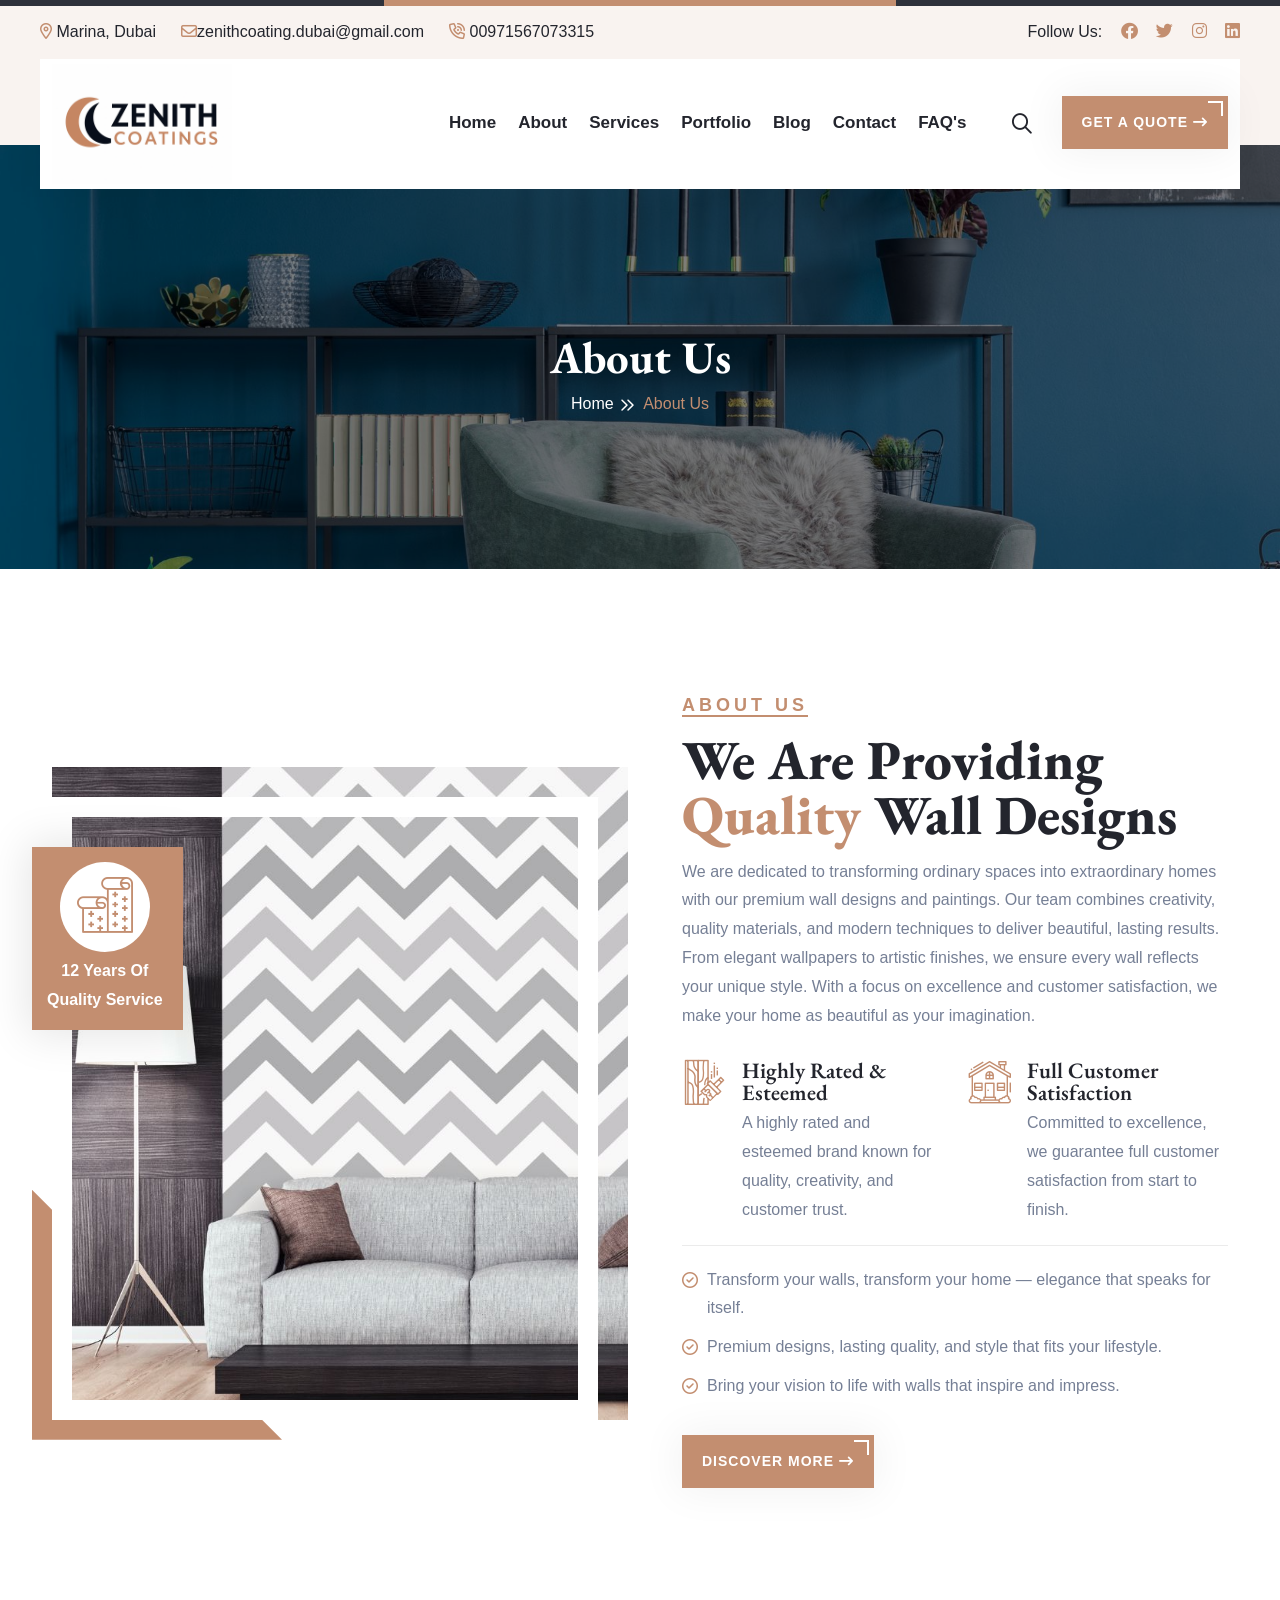
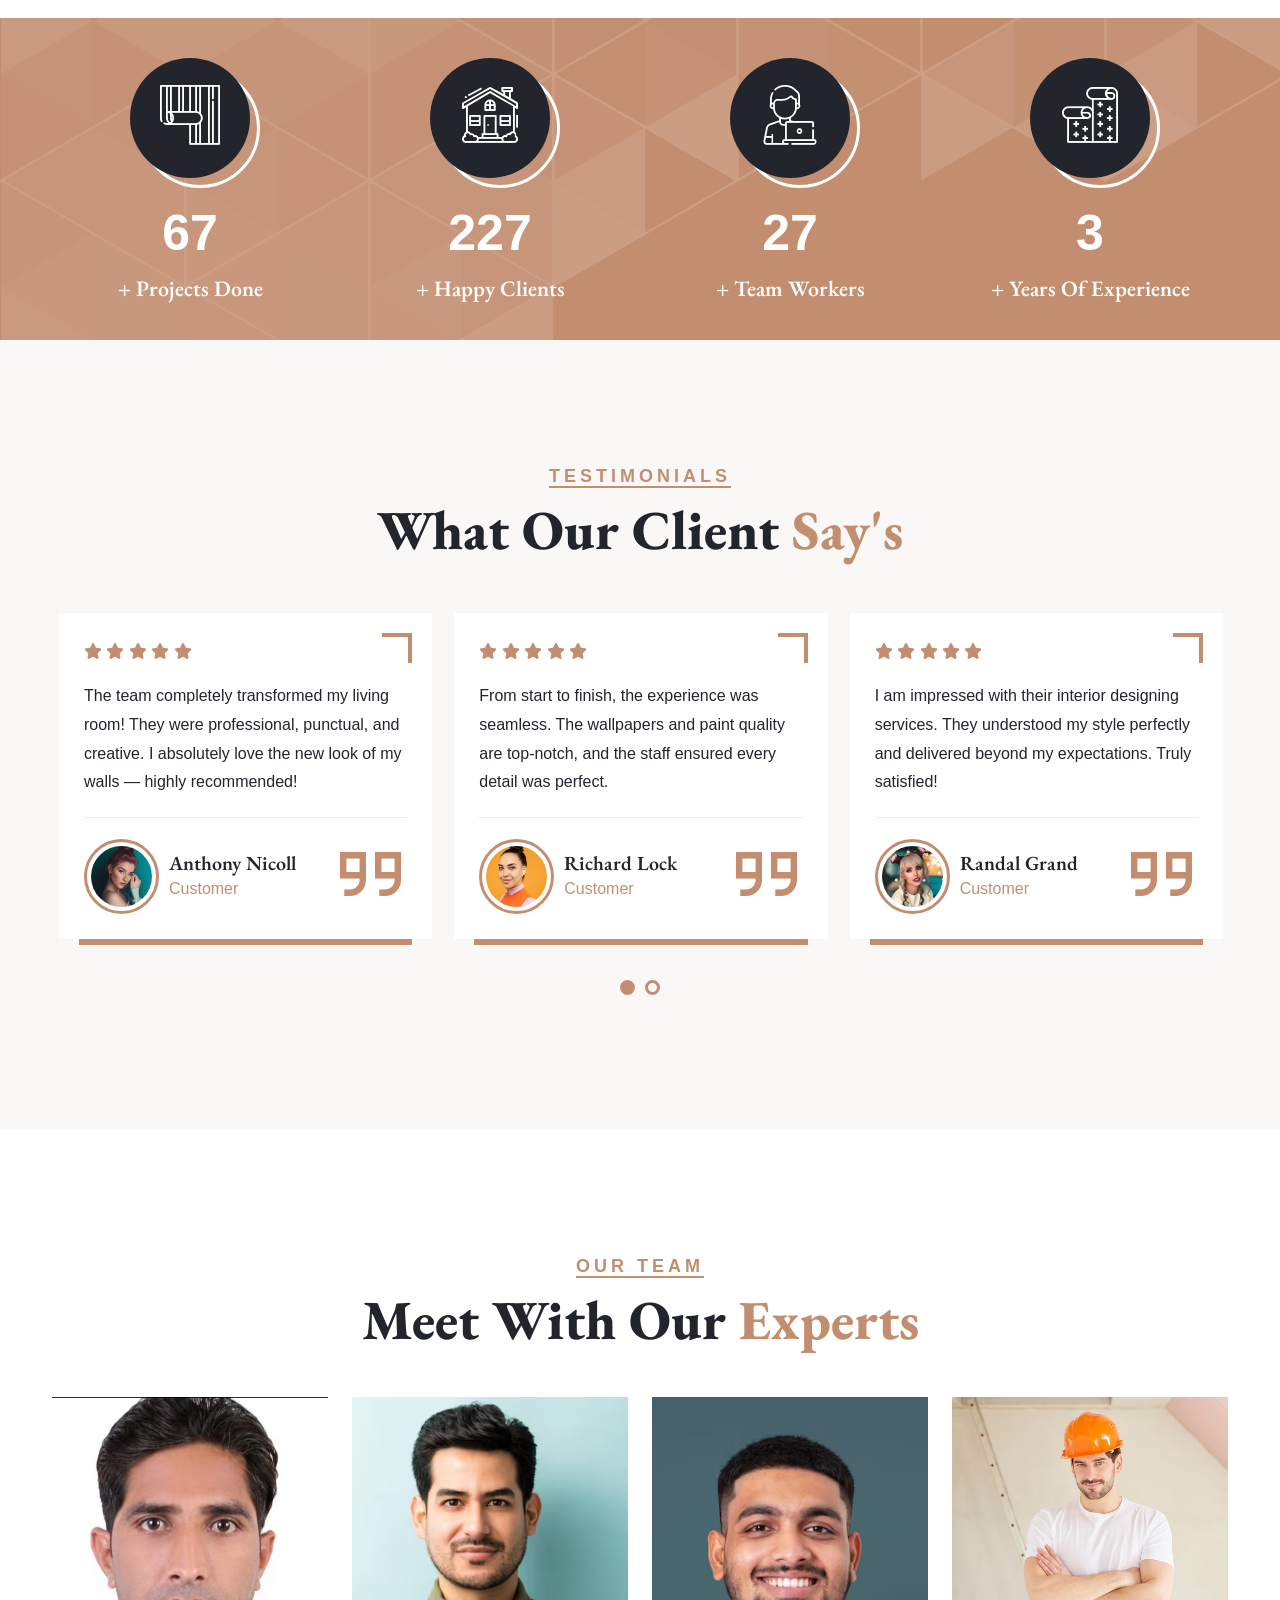
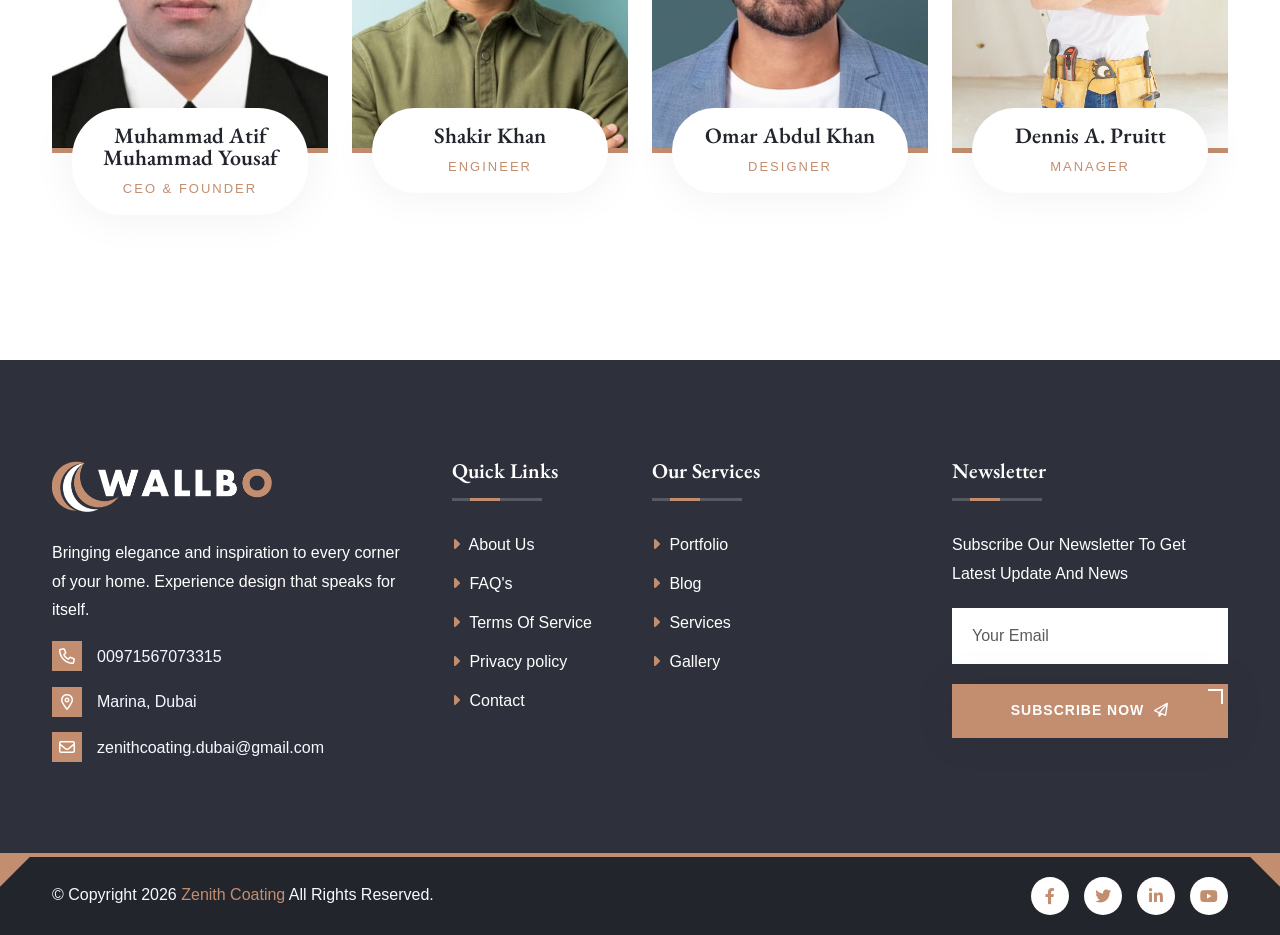
==== about.html @ 283c67b2 "first commit" ====
<!DOCTYPE html>
<html lang="en">


<head>
    <!-- meta tags -->
    <meta charset="UTF-8">
    <meta http-equiv="X-UA-Compatible" content="IE=edge">
    <meta name="viewport" content="width=device-width, initial-scale=1.0">
    <meta name="description" content="">
    <meta name="keywords" content="">

    <!-- title -->
    <title>Zenith Coating - Wallpapers And Painting Services</title>

    <!-- favicon -->
    <link rel="icon" type="image/x-icon" href="assets/img/logo/favicon.png">

    <!-- css -->
    <link rel="stylesheet" href="assets/css/bootstrap.min.css">
    <link rel="stylesheet" href="assets/css/all-fontawesome.min.css">
    <link rel="stylesheet" href="assets/css/icomoon.css">
    <link rel="stylesheet" href="assets/css/animate.min.css">
    <link rel="stylesheet" href="assets/css/magnific-popup.min.css">
    <link rel="stylesheet" href="assets/css/owl.carousel.min.css">
    <link rel="stylesheet" href="assets/css/style.css">

</head>

<body>

    <!-- preloader -->
    <div class="preloader">
        <div class="loader-ripple">
            <div></div>
            <div></div>
        </div>
    </div>
    <!-- preloader end -->


    <!-- header area -->
    <header class="header">

        <!-- top header -->
        <div class="header-top">
            <div class="header-top-shape"></div>
            <div class="container px-0">
                <div class="header-top-wrapper">
                    <div class="header-top-left">
                        <div class="header-top-contact">
                            <ul>
                                <li><a href="#"><i class="far fa-location-dot"></i> Marina, Dubai</a></li>
                                <li>
                                    <a href="mailto:[zenithcoating.dubai@gmail.com]">
                                        <i class="far fa-envelope"></i>zenithcoating.dubai@gmail.com
                                    </a>
                                </li>
                                <li>
                                    <a href="tel:+21236547898"><i class="far fa-phone-volume"></i> 00971567073315</a>
                                </li>
                            </ul>
                        </div>
                    </div>
                    <div class="header-top-right">
                        <div class="header-top-social">
                            <span>Follow Us: </span>
                            <a href="#"><i class="fab fa-facebook"></i></a>
                            <a href="#"><i class="fab fa-twitter"></i></a>
                            <a href="#"><i class="fab fa-instagram"></i></a>
                            <a href="#"><i class="fab fa-linkedin"></i></a>
                        </div>
                    </div>
                </div>
            </div>
        </div>
        <div class="main-navigation">
            <nav class="navbar navbar-expand-lg">
                <div class="container custom-nav position-relative">
                    <a class="navbar-brand" href="index.html">
                        <img src="assets/img/logo/logo.png" alt="logo">
                    </a>
                    <div class="mobile-menu-right">
                        <div class="search-btn">
                            <button type="button" class="nav-right-link search-box-outer"><i class="far fa-search"></i></button>
                        </div>
                        <button class="navbar-toggler" type="button" data-bs-toggle="collapse"
                            data-bs-target="#main_nav" aria-expanded="false" aria-label="Toggle navigation">
                            <span class="navbar-toggler-mobile-icon"><i class="far fa-bars"></i></span>
                        </button>
                    </div>
                    <div class="collapse navbar-collapse" id="main_nav">
                        <ul class="navbar-nav">
                            <!--<li class="nav-item dropdown">
        <a class="nav-link dropdown-toggle active" href="#" data-bs-toggle="dropdown">Home</a>
        <ul class="dropdown-menu fade-down">
            <li><a class="dropdown-item" href="index-2.html">Home Page 01</a></li>
            <li><a class="dropdown-item" href="index-3.html">Home Page 02</a></li>
            <li><a class="dropdown-item" href="index-4.html">Home Page 03</a></li>
        </ul>
    </li>-->
                            <li class="nav-item"><a class="nav-link" href="index.html">Home</a></li>
                            <li class="nav-item"><a class="nav-link" href="about.html">About</a></li>

                            <li class="nav-item"><a class="nav-link" href="service.html">Services</a></li>
                            <li class="nav-item"><a class="nav-link" href="portfolio.html">Portfolio</a></li>
                            <li class="nav-item"><a class="nav-link" href="blog.html">Blog</a></li>



                            <li class="nav-item"><a class="nav-link" href="contact.html">Contact</a></li>
                            <li class="nav-item"><a class="nav-link" href="faq.html">FAQ's</a></li>
                        </ul>
                        <div class="nav-right">
                            <div class="search-btn">
                                <button type="button" class="nav-right-link search-box-outer"><i class="far fa-search"></i></button>
                            </div>
                            <div class="nav-right-btn mt-2">
                                <a href="contact.html" class="theme-btn">Get A Quote<i class="fas fa-arrow-right-long"></i></a>
                            </div>
                        </div>
                    </div>
                </div>
            </nav>
        </div>
    </header>
    <!-- header area end -->


    <!-- popup search -->
    <div class="search-popup">
        <button class="close-search"><span class="far fa-times"></span></button>
        <form action="#">
            <div class="form-group">
                <input type="search" name="search-field" placeholder="Search Here..." required>
                <button type="submit"><i class="far fa-search"></i></button>
            </div>
        </form>
    </div>
    <!-- popup search end -->


    <main class="main">

        <!-- breadcrumb -->
        <div class="site-breadcrumb" style="background: url(assets/img/breadcrumb/01.jpg)">
            <div class="container">
                <h2 class="breadcrumb-title">About Us</h2>
                <ul class="breadcrumb-menu">
                    <li><a href="index-2.html">Home</a></li>
                    <li class="active">About Us</li>
                </ul>
            </div>
        </div>
        <!-- breadcrumb end -->


        <!-- about area -->
        <div class="about-area py-120">
            <div class="container">
                <div class="row align-items-center">
                    <div class="col-lg-6">
                        <div class="about-left wow fadeInLeft" data-wow-delay=".25s">
                            <div class="about-img">
                                <img src="assets/img/about/01.jpg" alt="">
                            </div>
                            <div class="about-experience">
                                <div class="about-experience-icon">
                                    <i class="icon-wallpaper-2"></i>
                                </div>
                                <b class="text-start">12 Years Of <br> Quality Service</b>
                            </div>
                        </div>
                    </div>
                    <div class="col-lg-6">
                        <div class="about-right wow fadeInRight" data-wow-delay=".25s">
                            <div class="site-heading mb-3">
                                <span class="site-title-tagline">About Us</span>
                                <h2 class="site-title">
                                    We Are Providing <span>Quality</span> Wall Designs
                                </h2>
                            </div>
                            <p class="about-text">
                                We are dedicated to transforming ordinary spaces into extraordinary homes with our premium wall designs and paintings. Our team combines creativity, quality materials, and modern techniques to deliver beautiful, lasting results. From elegant wallpapers to artistic finishes, we ensure every wall reflects your unique style. With a focus on excellence and customer satisfaction, we make your home as beautiful as your imagination.
                            </p>
                            <div class="about-content">
                                <div class="row">
                                    <div class="col-md-6">
                                        <div class="about-item">
                                            <div class="about-item-icon">
                                                <i class="icon-paint"></i>
                                            </div>
                                            <div class="about-item-content">
                                                <h5>Highly Rated & Esteemed</h5>
                                                <p>A highly rated and esteemed brand known for quality, creativity, and customer trust.</p>
                                            </div>
                                        </div>
                                    </div>
                                    <div class="col-md-6">
                                        <div class="about-item">
                                            <div class="about-item-icon">
                                                <i class="icon-house"></i>
                                            </div>
                                            <div class="about-item-content">
                                                <h5>Full Customer Satisfaction</h5>
                                                <p>Committed to excellence, we guarantee full customer satisfaction from start to finish.</p>
                                            </div>
                                        </div>
                                    </div>
                                </div>
                            </div>
                            <div class="about-list-wrapper">
                                <ul class="about-list list-unstyled">
                                    <li>
                                        Transform your walls, transform your home — elegance that speaks for itself.
                                    </li>
                                    <li>
                                        Premium designs, lasting quality, and style that fits your lifestyle.
                                    </li>
                                    <li>
                                        Bring your vision to life with walls that inspire and impress.
                                    </li>
                                </ul>
                            </div>
                            <a href="about.html" class="theme-btn mt-4">
                                Discover More<i class="fas fa-arrow-right-long"></i>
                            </a>
                        </div>
                    </div>
                </div>
            </div>
        </div>
        <!-- about area end -->


        <!-- counter area -->
        <div class="counter-area pt-40 pb-40">
            <div class="container">
                <div class="row">
                    <div class="col-lg-3 col-sm-6">
                        <div class="counter-box">
                            <div class="icon">
                                <i class="icon-wallpaper-7"></i>
                            </div>
                            <div>
                                <span class="counter" data-count="+" data-to="250" data-speed="3000">250</span>
                                <h6 class="title">+ Projects Done </h6>
                            </div>
                        </div>
                    </div>
                    <div class="col-lg-3 col-sm-6">
                        <div class="counter-box">
                            <div class="icon">
                                <i class="icon-house"></i>
                            </div>
                            <div>
                                <span class="counter" data-count="+" data-to="850" data-speed="3000">850</span>
                                <h6 class="title">+ Happy Clients</h6>
                            </div>
                        </div>
                    </div>
                    <div class="col-lg-3 col-sm-6">
                        <div class="counter-box">
                            <div class="icon">
                                <i class="icon-designer"></i>
                            </div>
                            <div>
                                <span class="counter" data-count="+" data-to="100" data-speed="3000">100</span>
                                <h6 class="title">+ Team Workers</h6>
                            </div>
                        </div>
                    </div>
                    <div class="col-lg-3 col-sm-6">
                        <div class="counter-box">
                            <div class="icon">
                                <i class="icon-wallpaper-2"></i>
                            </div>
                            <div>
                                <span class="counter" data-count="+" data-to="12" data-speed="3000">12</span>
                                <h6 class="title">+ Years Of Experience</h6>
                            </div>
                        </div>
                    </div>
                </div>
            </div>
        </div>
        <!-- counter area end -->


        <!-- testimonial area -->
        <div class="testimonial-area bg py-120">
            <div class="container">
                <div class="row">
                    <div class="col-lg-6 mx-auto">
                        <div class="site-heading text-center">
                            <span class="site-title-tagline">Testimonials</span>
                            <h2 class="site-title">What Our Client <span>Say's</span></h2>
                        </div>
                    </div>
                </div>
                <div class="testimonial-slider owl-carousel owl-theme">
                    <div class="testimonial-single">
                        <div class="testimonial-rate">
                            <i class="fas fa-star"></i>
                            <i class="fas fa-star"></i>
                            <i class="fas fa-star"></i>
                            <i class="fas fa-star"></i>
                            <i class="fas fa-star"></i>
                        </div>
                        <div class="testimonial-quote">
                            <p>
                                The team completely transformed my living room! They were professional, punctual, and creative. I absolutely love the new look of my walls — highly recommended!
                            </p>
                        </div>
                        <div class="testimonial-content">
                            <div class="testimonial-author-img">
                                <img src="assets/img/testimonial/01.jpg" alt="">
                            </div>
                            <div class="testimonial-author-info">
                                <h4>Anthony Nicoll</h4>
                                <p>Customer</p>
                            </div>
                        </div>
                        <span class="testimonial-quote-icon"><i class="fa-sharp far fa-quote-right"></i></span>
                    </div>
                    <div class="testimonial-single">
                        <div class="testimonial-rate">
                            <i class="fas fa-star"></i>
                            <i class="fas fa-star"></i>
                            <i class="fas fa-star"></i>
                            <i class="fas fa-star"></i>
                            <i class="fas fa-star"></i>
                        </div>
                        <div class="testimonial-quote">
                            <p>
                                From start to finish, the experience was seamless. The wallpapers and paint quality are top-notch, and the staff ensured every detail was perfect.
                            </p>
                        </div>
                        <div class="testimonial-content">
                            <div class="testimonial-author-img">
                                <img src="assets/img/testimonial/02.jpg" alt="">
                            </div>
                            <div class="testimonial-author-info">
                                <h4>Richard Lock</h4>
                                <p>Customer</p>
                            </div>
                        </div>
                        <span class="testimonial-quote-icon"><i class="fa-sharp far fa-quote-right"></i></span>
                    </div>
                    <div class="testimonial-single">
                        <div class="testimonial-rate">
                            <i class="fas fa-star"></i>
                            <i class="fas fa-star"></i>
                            <i class="fas fa-star"></i>
                            <i class="fas fa-star"></i>
                            <i class="fas fa-star"></i>
                        </div>
                        <div class="testimonial-quote">
                            <p>
                                I am impressed with their interior designing services. They understood my style perfectly and delivered beyond my expectations. Truly satisfied!
                            </p>
                        </div>
                        <div class="testimonial-content">
                            <div class="testimonial-author-img">
                                <img src="assets/img/testimonial/03.jpg" alt="">
                            </div>
                            <div class="testimonial-author-info">
                                <h4>Randal Grand</h4>
                                <p>Customer</p>
                            </div>
                        </div>
                        <span class="testimonial-quote-icon"><i class="fa-sharp far fa-quote-right"></i></span>
                    </div>
                    <div class="testimonial-single">
                        <div class="testimonial-rate">
                            <i class="fas fa-star"></i>
                            <i class="fas fa-star"></i>
                            <i class="fas fa-star"></i>
                            <i class="fas fa-star"></i>
                            <i class="fas fa-star"></i>
                        </div>
                        <div class="testimonial-quote">
                            <p>
                                Affordable, reliable, and creative — they made our home look stunning without breaking the budget. Excellent service and attention to detail!
                            </p>
                        </div>
                        <div class="testimonial-content">
                            <div class="testimonial-author-img">
                                <img src="assets/img/testimonial/04.jpg" alt="">
                            </div>
                            <div class="testimonial-author-info">
                                <h4>Edward Miles</h4>
                                <p>Customer</p>
                            </div>
                        </div>
                        <span class="testimonial-quote-icon"><i class="fa-sharp far fa-quote-right"></i></span>
                    </div>
                    <div class="testimonial-single">
                        <div class="testimonial-rate">
                            <i class="fas fa-star"></i>
                            <i class="fas fa-star"></i>
                            <i class="fas fa-star"></i>
                            <i class="fas fa-star"></i>
                            <i class="fas fa-star"></i>
                        </div>
                        <div class="testimonial-quote">
                            <p>
                                The PVC panels and wall sheets look amazing. The team was skilled, friendly, and finished the work on time. I couldn’t be happier!
                            </p>
                        </div>
                        <div class="testimonial-content">
                            <div class="testimonial-author-img">
                                <img src="assets/img/testimonial/05.jpg" alt="">
                            </div>
                            <div class="testimonial-author-info">
                                <h4>Ninal Gordon</h4>
                                <p>Customer</p>
                            </div>
                        </div>
                        <span class="testimonial-quote-icon"><i class="fa-sharp far fa-quote-right"></i></span>
                    </div>
                </div>
            </div>
        </div>
        <!-- testimonial area end -->


        <!-- team-area -->
        <div class="team-area py-120">
            <div class="container">
                <div class="row">
                    <div class="col-lg-6 mx-auto">
                        <div class="site-heading text-center">
                            <span class="site-title-tagline">Our Team</span>
                            <h2 class="site-title">Meet With Our <span>Experts</span></h2>
                        </div>
                    </div>
                </div>
                <div class="row">
                    <div class="col-md-6 col-lg-3">
                        <div class="team-item wow fadeInUp" data-wow-delay=".75s">
                            <div class="team-img">
                                <img src="assets/img/team/03.jpg" alt="thumb">
                            </div>
                            <!--<div class="team-social">
                <a href="#"><i class="fab fa-facebook-f"></i></a>
                <a href="#"><i class="fab fa-twitter"></i></a>
                <a href="#"><i class="fab fa-linkedin-in"></i></a>
                <a href="#"><i class="fab fa-youtube"></i></a>
            </div>-->
                            <div class="team-content">
                                <div class="team-bio">
                                    <h5><a href="team.html">Muhammad Atif Muhammad Yousaf</a></h5>
                                    <span>CEO & Founder</span>
                                </div>
                            </div>
                        </div>
                    </div>
                    <div class="col-md-6 col-lg-3">
                        <div class="team-item wow fadeInUp" data-wow-delay=".25s">
                            <div class="team-img">
                                <img src="assets/img/team/01.jpg" alt="thumb">
                            </div>
                            <!--<div class="team-social">
                <a href="#"><i class="fab fa-facebook-f"></i></a>
                <a href="#"><i class="fab fa-twitter"></i></a>
                <a href="#"><i class="fab fa-linkedin-in"></i></a>
                <a href="#"><i class="fab fa-youtube"></i></a>
            </div>-->
                            <div class="team-content">
                                <div class="team-bio">
                                    <h5><a href="team.html">Shakir Khan</a></h5>
                                    <span>Engineer</span>
                                </div>
                            </div>
                        </div>
                    </div>
                    <div class="col-md-6 col-lg-3">
                        <div class="team-item wow fadeInUp" data-wow-delay=".50s">
                            <div class="team-img">
                                <img src="assets/img/team/02.jpg" alt="thumb">
                            </div>
                            <!--<div class="team-social">
                <a href="#"><i class="fab fa-facebook-f"></i></a>
                <a href="#"><i class="fab fa-twitter"></i></a>
                <a href="#"><i class="fab fa-linkedin-in"></i></a>
                <a href="#"><i class="fab fa-youtube"></i></a>
            </div>-->
                            <div class="team-content">
                                <div class="team-bio">
                                    <h5><a href="team.html"> Omar Abdul Khan</a></h5>
                                    <span>Designer</span>
                                </div>
                            </div>
                        </div>
                    </div>

                    <div class="col-md-6 col-lg-3">
                        <div class="team-item wow fadeInUp" data-wow-delay="1s">
                            <div class="team-img">
                                <img src="assets/img/team/04.jpg" alt="thumb">
                            </div>
                            <div class="team-social">
                                <a href="#"><i class="fab fa-facebook-f"></i></a>
                                <a href="#"><i class="fab fa-twitter"></i></a>
                                <a href="#"><i class="fab fa-linkedin-in"></i></a>
                                <a href="#"><i class="fab fa-youtube"></i></a>
                            </div>
                            <div class="team-content">
                                <div class="team-bio">
                                    <h5><a href="team.html">Dennis A. Pruitt</a></h5>
                                    <span>Manager</span>
                                </div>
                            </div>
                        </div>
                    </div>
                </div>
            </div>
        </div>
        <!-- team-area end -->


        <!-- partner area -->
        <!--<div class="partner-area bg pt-50 pb-50">
            <div class="container">
                <div class="partner-wrapper partner-slider owl-carousel owl-theme">
                    <img src="assets/img/partner/01.png" alt="thumb">
                    <img src="assets/img/partner/01.png" alt="thumb">
                    <img src="assets/img/partner/01.png" alt="thumb">
                    <img src="assets/img/partner/01.png" alt="thumb">
                    <img src="assets/img/partner/01.png" alt="thumb">
                    <img src="assets/img/partner/01.png" alt="thumb">
                    <img src="assets/img/partner/01.png" alt="thumb">
                </div>
            </div>
        </div>-->
        <!-- partner area end -->

    </main>



    <!-- footer area -->
    <footer class="footer-area">
        <div class="footer-widget">
            <div class="container">
                <div class="row footer-widget-wrapper pt-100 pb-70">
                    <div class="col-md-6 col-lg-4">
                        <div class="footer-widget-box about-us">
                            <a href="#" class="footer-logo">
                                <img src="assets/img/logo/logo-light.png" alt="">
                            </a>
                            <p class="mb-3">
                                Bringing elegance and inspiration to every corner of your home. Experience design that speaks for itself.
                            </p>
                            <ul class="footer-contact">
                                <li><a href="tel:+21236547898"><i class="far fa-phone"></i>00971567073315</a></li>
                                <li><i class="far fa-map-marker-alt"></i> Marina, Dubai</li>
                                <li>
                                    <a href="mailto:[zenithcoating.dubai@gmail.com]">
                                        <i class="far fa-envelope"></i>zenithcoating.dubai@gmail.com
                                    </a>
                                </li>
                            </ul>
                        </div>
                    </div>
                    <div class="col-md-6 col-lg-2">
                        <div class="footer-widget-box list">
                            <h4 class="footer-widget-title">Quick Links</h4>
                            <ul class="footer-list">
                                <li><a href="about.html"><i class="fas fa-caret-right"></i> About Us</a></li>
                                <li><a href="faq.html"><i class="fas fa-caret-right"></i> FAQ's</a></li>
                                <li><a href="terms.html"><i class="fas fa-caret-right"></i> Terms Of Service</a></li>
                                <li><a href="privacy.html"><i class="fas fa-caret-right"></i> Privacy policy</a></li>
                                <li><a href="contact.html"><i class="fas fa-caret-right"></i> Contact</a></li>
                            </ul>
                        </div>
                    </div>
                    <div class="col-md-6 col-lg-3">
                        <div class="footer-widget-box list">
                            <h4 class="footer-widget-title">Our Services</h4>
                            <ul class="footer-list">
                                <li><a href="portfolio.html"><i class="fas fa-caret-right"></i> Portfolio</a></li>
                                <li><a href="blog.html"><i class="fas fa-caret-right"></i> Blog</a></li>
                                <li><a href="service.html"><i class="fas fa-caret-right"></i> Services</a></li>
                                <li><a href="gallery.html"><i class="fas fa-caret-right"></i> Gallery</a></li>
                            </ul>
                        </div>
                    </div>
                    <div class="col-md-6 col-lg-3">
                        <div class="footer-widget-box list">
                            <h4 class="footer-widget-title">Newsletter</h4>
                            <div class="footer-newsletter">
                                <p>Subscribe Our Newsletter To Get Latest Update And News</p>
                                <div class="subscribe-form">
                                    <form action="#">
                                        <input type="email" class="form-control" placeholder="Your Email">
                                        <button class="theme-btn" type="submit">
                                            Subscribe Now <i class="far fa-paper-plane"></i>
                                        </button>
                                    </form>
                                </div>
                            </div>
                        </div>
                    </div>
                </div>
            </div>
        </div>
        <div class="copyright">
            <div class="container">
                <div class="row">
                    <div class="col-md-6 align-self-center">
                        <p class="copyright-text">
                            &copy; Copyright <span id="date"></span> <a href="#"> Zenith Coating </a> All Rights Reserved.
                        </p>
                    </div>
                    <div class="col-md-6 align-self-center">
                        <ul class="footer-social">
                            <li><a href="https://www.facebook.com/painting.home.2025" target="_blank"><i class="fab fa-facebook-f"></i></a></li>
                            <li><a href="#"><i class="fab fa-twitter"></i></a></li>
                            <li><a href="#"><i class="fab fa-linkedin-in"></i></a></li>
                            <li><a href="#"><i class="fab fa-youtube"></i></a></li>
                        </ul>
                    </div>
                </div>
            </div>
        </div>
    </footer>
    <!-- footer area end -->




    <!-- scroll-top -->
    <a href="#" id="scroll-top"><i class="far fa-arrow-up-from-arc"></i></a>
    <!-- scroll-top end -->


    <!-- js -->
    <script data-cfasync="false" src="../cdn-cgi/scripts/5c5dd728/cloudflare-static/email-decode.min.js"></script><script src="assets/js/jquery-3.6.0.min.js"></script>
    <script src="assets/js/modernizr.min.js"></script>
    <script src="assets/js/bootstrap.bundle.min.js"></script>
    <script src="assets/js/imagesloaded.pkgd.min.js"></script>
    <script src="assets/js/jquery.magnific-popup.min.js"></script>
    <script src="assets/js/isotope.pkgd.min.js"></script>
    <script src="assets/js/jquery.appear.min.js"></script>
    <script src="assets/js/jquery.easing.min.js"></script>
    <script src="assets/js/owl.carousel.min.js"></script>
    <script src="assets/js/counter-up.js"></script>
    <script src="assets/js/wow.min.js"></script>
    <script src="assets/js/main.js"></script>

</body>


</html>
---- assets/css/icomoon.css ----
@font-face {
  font-family: 'icomoon';
  src: url('../fonts/icomoon.eot');
  src: url('../fonts/icomoon.eot#iefix') format('embedded-opentype'),
    url('../fonts/icomoon.ttf') format('truetype'),
    url('../fonts/icomoon.woff') format('woff'),
    url('../fonts/icomoon.svg#icomoon') format('svg');
  font-weight: normal;
  font-style: normal;
  font-display: block;
}

[class^="icon-"],
[class*=" icon-"] {
  font-family: 'icomoon' !important;
  speak: never;
  font-style: normal;
  font-weight: normal;
  font-variant: normal;
  text-transform: none;
  -webkit-font-smoothing: antialiased;
  -moz-osx-font-smoothing: grayscale;
}


.icon-paint:before {
  content: "\e909";
}

.icon-image-gallery:before {
  content: "\e90b";
}

.icon-quotation:before {
  content: "\e90d";
}

.icon-like:before {
  content: "\e90e";
}

.icon-bathroom:before {
  content: "\e90f";
}

.icon-expert:before {
  content: "\e910";
}

.icon-list:before {
  content: "\e911";
}

.icon-experts:before {
  content: "\e912";
}

.icon-image-gallery-1:before {
  content: "\e927";
}

.icon-magnifying-glass:before {
  content: "\e926";
}

.icon-phone-call:before {
  content: "\e900";
}

.icon-location:before {
  content: "\e901";
}

.icon-high-quality:before {
  content: "\e903";
}

.icon-mind:before {
  content: "\e905";
}

.icon-wallpaper:before {
  content: "\e902";
}

.icon-wallpaper-1:before {
  content: "\e904";
}

.icon-wallpaper-2:before {
  content: "\e906";
}

.icon-wallpaper-3:before {
  content: "\e908";
}

.icon-wallpaper-4:before {
  content: "\e90a";
}

.icon-wallpaper-5:before {
  content: "\e90c";
}

.icon-wallpaper-6:before {
  content: "\e913";
}

.icon-wallpaper-7:before {
  content: "\e920";
}

.icon-email:before {
  content: "\e914";
}

.icon-pin:before {
  content: "\e915";
}

.icon-designer:before {
  content: "\e925";
}

.icon-checked:before {
  content: "\e916";
}

.icon-house:before {
  content: "\e917";
}

.icon-paint-palette:before {
  content: "\e91c";
}

.icon-confirmation:before {
  content: "\e91d";
}

.icon-plus-symbol:before {
  content: "\e91e";
}

.icon-furnitures:before {
  content: "\e91f";
}

.icon-terrace:before {
  content: "\e921";
}

.icon-wallpaper-8:before {
  content: "\e923";
}

.icon-message:before {
  content: "\e924";
}

.icon-price:before {
  content: "\e907";
}

.icon-handshake:before {
  content: "\e918";
}

.icon-apartment:before {
  content: "\e919";
}

.icon-good-review:before {
  content: "\e91a";
}

.icon-award:before {
  content: "\e91b";
}

.icon-long-paper-roll:before {
  content: "\e922";
}
---- assets/css/style.css ----
/*=====================================================
Template Name   : Zenith Coating
Description     : Wallpapers And Painting Services
Author          : LunarTemp
Version         : 1.0
=======================================================*/


/*=====================================================
Table of contents
=======================================================

1. Google fonts
2. Theme variables
3. General css
4. Preloader
5. Theme default css
6. Margin & padding
7. Site title css
8. Theme button
9. Container
10. Scroll top css
11. Header css
12. Header top css
13. Navbar css
14. Multi level dropdown menu
15. Search popup
16. Main section css 
17. Hero css 
18. Play btn
19. About css 
20. Service css 
21. Service single
22. Feature css 
23. Portfolio css 
24. Portfolio single
25. Gallery css 
26. Choose css 
27. Testimonial css 
28. Counter css 
29. Step/process css 
30. Cta css 
31. Quote css 
32. Partner css 
33. Blog css 
34. Blog single css
35. Widget sidebar css
36. Contact us css 
37. Team css 
38. Video css 
39. Pricing css 
40. Faq css 
41. Breadcrumb css
42. Pagination css 
43. Auth css 
44. Coming soon css 
45. Error css 
46. Terms/privacy css
47. Footer css 
48. Home 2
49. Home 3

=======================================================*/


/*====================
1. Google fonts
======================*/

@import url('https://fonts.googleapis.com/css2?family=EB+Garamond:wght@400;500;600;700;800&amp;family=Roboto:wght@100;300;400;500;700;900&amp;display=swap');


/*====================
2. Theme variables
======================*/

:root {
  --body-font: 'Roboto', sans-serif;
  --heading-font: 'EB Garamond', serif;
  --theme-color: #C38E70;
  --theme-bg-light: #FAF8F7;
  --body-text-color: #757F95;
  --color-white: #ffffff;
  --color-dark: #23252D;
  --color-dark2: #2E313B;
  --hero-overlay-color: #000000;
  --slider-arrow-bg: rgba(255, 255, 255, 0.2);
  --box-shadow: 0 0 40px 5px rgb(0 0 0 / 5%);
  --box-shadow2: 0 0 15px rgba(0, 0, 0, 0.17);
  --transition: all .5s ease-in-out;
  --transition2: all .3s ease-in-out;
  --border-info-color: rgba(0, 0, 0, 0.08);
  --border-info-color2: rgba(0, 0, 0, 0.05);
  --border-white-color: rgba(255, 255, 255, 0.08);
  --border-white-color2: rgba(255, 255, 255, 0.05);
  --footer-bg: #2E313B;
  --footer-bg2: #23252D;
  --footer-text-color: #F5FAFF;
}



/*====================
3. General css
======================*/

*,
*:before,
*:after {
  box-sizing: inherit;
}

* {
  scroll-behavior: inherit !important;
}

html,
body {
  height: auto;
  width: 100%;
  margin: 0;
  padding: 0;
  overflow-x: hidden;
  box-sizing: border-box;
}

body {
  font-family: var(--body-font);
  font-style: normal;
  font-size: 16px;
  font-weight: normal;
  color: var(--body-text-color);
  line-height: 1.8;
}

a {
  color:  var(--color-dark);
  display: inline-block;
}

a,
a:active,
a:focus,
a:hover {
  outline: none;
  -webkit-transition: all 0.3s ease-out 0s;
  -moz-transition: all 0.3s ease-out 0s;
  -o-transition: all 0.3s ease-out 0s;
  -ms-transition: all 0.3s ease-out 0s;
  transition: all 0.3s ease-out 0s;
  text-decoration: none;
}

a:hover {
  color: var(--color-blue);
}

ul {
  margin: 0;
  padding: 0;
}

li {
  list-style: none;
}

h1,
h2,
h3,
h4,
h5,
h6 {
  color:  var(--color-dark);
  margin: 0px;
  font-weight: 600;
  font-family: var(--heading-font);
  line-height: 1;
}

h1 {
  font-size: 40px;
}

h2 {
  font-size: 35px;
}

h3 {
  font-size: 28px;
}

h4 {
  font-size: 22px;
}

h5 {
  font-size: 18px;
}

h6 {
  font-size: 16px;
}

p {
  margin: 0px;
}

.img,
img {
  max-width: 100%;
  -webkit-transition: all 0.3s ease-out 0s;
  -moz-transition: all 0.3s ease-out 0s;
  -ms-transition: all 0.3s ease-out 0s;
  -o-transition: all 0.3s ease-out 0s;
  transition: all 0.3s ease-out 0s;
  height: auto;
}

label {
  color: #999;
  cursor: pointer;
  font-weight: 400;
}

*::-moz-selection {
  background: #d6b161;
  color: var(--color-white);
  text-shadow: none;
}

::-moz-selection {
  background: #555;
  color: var(--color-white);
  text-shadow: none;
}

::selection {
  background: #555;
  color: var(--color-white);
  text-shadow: none;
}

*::-moz-placeholder {
  color: #999;
  font-size: 16px;
  opacity: 1;
}

*::placeholder {
  color: #999;
  font-size: 16px;
  opacity: 1;
}



/*====================
4. Preloader
======================*/

.preloader {
  position: fixed;
  width: 100%;
  height: 100%;
  background: var(--theme-color);
  top: 0;
  left: 0;
  z-index: 9999;
  display: flex;
  align-items: center;
  justify-content: center;
}

.loader-ripple {
  display: inline-block;
  position: relative;
  width: 80px;
  height: 80px;
}

.loader-ripple div {
  position: absolute;
  border: 4px solid var(--color-white);
  opacity: 1;
  border-radius: 50%;
  animation: loader-ripple 1s cubic-bezier(0, 0.2, 0.8, 1) infinite;
}

.loader-ripple div:nth-child(2) {
  animation-delay: -0.5s;
}

@keyframes loader-ripple {
  0% {
    top: 36px;
    left: 36px;
    width: 0;
    height: 0;
    opacity: 1;
  }

  100% {
    top: 0px;
    left: 0px;
    width: 72px;
    height: 72px;
    opacity: 0;
  }
}




/*===================
5. Theme default css
======================*/

.ovrflow-hidden {
  overflow: hidden;
}

.position-relative {
  position: relative;
  z-index: 1;
}

.text-right {
  text-align: right;
}

.space-between {
  display: flex;
  justify-content: space-between;
  align-items: center;
}

.c-pd {
  padding: 0 7rem;
}

.s-pd {
  padding: 0 12rem;
}

.h-100 {
  height: 100%;
}

.h-100vh {
  height: 100vh;
}

.bg {
  background: var(--theme-bg-light);
}




/*====================
6. Margin & padding
======================*/

.pb-140 {
  padding-bottom: 140px;
}

.pd-50 {
  padding: 50px 0;
}

.py-120 {
  padding: 120px 0;
}

.pt-120 {
  padding-top: 120px;
}

.pb-120 {
  padding-bottom: 120px;
}

.pt-0 {
  padding-top: 0px;
}

.pt-10 {
  padding-top: 10px;
}

.pt-20 {
  padding-top: 20px;
}

.pt-30 {
  padding-top: 30px;
}

.pt-40 {
  padding-top: 40px;
}

.pt-50 {
  padding-top: 50px;
}

.pt-60 {
  padding-top: 60px;
}

.pt-70 {
  padding-top: 70px;
}

.pt-80 {
  padding-top: 80px;
}

.pt-90 {
  padding-top: 90px;
}

.pt-100 {
  padding-top: 100px;
}

.pb-0 {
  padding-bottom: 0px;
}

.pb-10 {
  padding-bottom: 10px;
}

.pb-20 {
  padding-bottom: 20px;
}

.pb-30 {
  padding-bottom: 30px;
}

.pb-40 {
  padding-bottom: 40px;
}

.pb-50 {
  padding-bottom: 50px;
}

.pb-60 {
  padding-bottom: 60px;
}

.pb-70 {
  padding-bottom: 70px;
}

.pb-80 {
  padding-bottom: 80px;
}

.pb-90 {
  padding-bottom: 90px;
}

.pb-100 {
  padding-bottom: 100px;
}

.mt-0 {
  margin-top: 0px;
}

.mt-10 {
  margin-top: 10px;
}

.mt-20 {
  margin-top: 20px;
}

.mt-30 {
  margin-top: 30px;
}

.mt-40 {
  margin-top: 40px;
}

.mt-50 {
  margin-top: 50px;
}

.mt-60 {
  margin-top: 60px;
}

.mt-70 {
  margin-top: 70px;
}

.mt-80 {
  margin-top: 80px;
}

.mt-90 {
  margin-top: 90px;
}

.mt-100 {
  margin-top: 100px;
}

.mt-120 {
  margin-top: 120px;
}

.mb-0 {
  margin-bottom: 0px;
}

.mb-10 {
  margin-bottom: 10px;
}

.mb-20 {
  margin-bottom: 20px;
}

.mb-30 {
  margin-bottom: 30px;
}

.mb-40 {
  margin-bottom: 40px;
}

.mb-50 {
  margin-bottom: 50px;
}

.mb-60 {
  margin-bottom: 60px;
}

.mb-70 {
  margin-bottom: 70px;
}

.mb-80 {
  margin-bottom: 80px;
}

.mb-90 {
  margin-bottom: 90px;
}

.mb-100 {
  margin-bottom: 100px;
}

.mb-120 {
  margin-bottom: 120px;
}

.mr-300 {
  margin-right: 300px;
}

.ml-300 {
  margin-left: 300px;
}



/*====================
7. Site title css
======================*/

.site-heading {
  margin-bottom: 50px;
  position: relative;
  z-index: 1;
}

.site-title-tagline {
  text-transform: uppercase;
  letter-spacing: 4px;
  font-size: 18px;
  font-weight: 700;
  color: var(--theme-color);
  position: relative;
  border-bottom: 2px solid var(--theme-color);
}

.site-title-tagline i{
  line-height: 0;
  font-size: 20px;
}

.site-title {
  font-weight: 800;
  text-transform: capitalize;
  font-size: 55px;
  color:  var(--color-dark);
  margin-top: 10px;
  margin-bottom: 0;
  position: relative;
}

.site-title span{
  color: var(--theme-color);
}

.site-heading p {
  margin-top: 15px;
}

.heading-divider {
  display: inline-block;
  position: relative;
  width: 90px;
  height: 10px; 
  border: 3px solid rgba(33, 46, 84, 1);
  border-right-color: transparent;
}

.heading-divider.light{
  border-color: rgba(255, 255, 255, 0.2);
  border-right-color: transparent;
}

.heading-divider::after {
  position: absolute;
  content: '';
  width: 30px;
  background-color: var(--theme-color);
  top: 0;
  bottom: 0;
  left: 18px;
}




/*====================
8. Theme button
======================*/

.theme-btn {
  font-size: 14px;
  color: var(--color-white);
  padding: 14px 20px;
  transition: all 0.5s;
  text-transform: uppercase;
  position: relative;
  border-radius: 0px;
  font-weight: 600;
  letter-spacing: 1px;
  cursor: pointer;
  text-align: center;
  overflow: hidden;
  border: none;
  background: var(--theme-color);
  box-shadow: var(--box-shadow);
  z-index: 1;
}

.theme-btn::before {
  content: "";
  position: absolute;
  height: 300px;
  width: 300px;
  background:  var(--color-dark);
  border-radius: 50%;
  top: 50%;
  left: 50%;
  transform: translateY(-50%) translateX(-50%) scale(0);
  transition: 0.5s cubic-bezier(0.25, 0.46, 0.45, 0.94);
  z-index: -1;
}

.theme-btn::after {
  content: "";
  position: absolute;
  right: 5px;
  top: 5px;
  height: 15px;
  width: 15px;
  border-top: 2px solid var(--color-white);
  border-right: 2px solid var(--color-white);
  transition: var(--transition);
  z-index: -1;
}

.theme-btn:hover {
  color: var(--color-white);
}

.theme-btn:hover::before {
  transform: translateY(-50%) translateX(-50%) scale(1);
}

.theme-btn:hover::after{
  width: 20px;
  height: 20px;
}

.theme-btn i {
  margin-left: 5px;
}

.theme-btn span {
  margin-right: 5px;
}

.theme-btn2{
  background: var(--color-white);
  color: var(--color-dark);
}

.theme-btn2::before{
  background: var(--theme-color);
}

.theme-btn2::after{
  border-color: var(--color-dark);
}

.theme-btn2:hover{
  color: var(--color-white);
}




/*====================
9. Container
======================*/

@media (min-width: 1200px) {
  .container,
  .container-sm,
  .container-md,
  .container-lg,
  .container-xl {
    max-width: 1200px;
  }
}



/*====================
10. Scroll top css
======================*/

#scroll-top {
  position: fixed;
  bottom: -20px;
  right: 30px;
  z-index: 99;
  font-size: 20px;
  border: none;
  outline: none;
  border-radius: 50px;
  color: var(--color-white);
  background-color: var(--theme-color);
  cursor: pointer;
  width: 50px;
  height: 50px;
  line-height: 50px;
  text-align: center;
  box-shadow: var(--box-shadow2);
  transition: var(--transition);
  opacity: 0;
  visibility: hidden;
  z-index: 1;
}

#scroll-top.active{
  opacity: 1;
  visibility: visible;
  bottom: 20px;
}


@media all and (min-width: 768px) and (max-width: 1199px) {
  #scroll-top.active {
    bottom: 100px;
  }
}




/*====================
11. Header css
======================*/

.header{
  background: rgba(195, 142, 112, .1);
}


/*====================
12. Header top css
======================*/

.header-top {
  background: transparent;
  padding: 17px 0 11px 0;
  position: relative;
  z-index: 1;
}

.header-top::before{
  content: "";
  position: absolute;
  background: var(--color-dark2);
  left: 0;
  top: 0;
  width: 100%;
  height: 6px;
}

.header-top::after{
  content: "";
  position: absolute;
  background: var(--theme-color);
  left: 30%;
  right: 30%;
  top: 0;
  height: 6px;
}

.header-top-wrapper {
  display: flex;
  align-items: center;
  justify-content: space-between;
}

.header-top-contact ul {
  display: flex;
  align-items: center;
  gap: 25px;
}

.header-top-contact a {
  color: var(--color-dark);
  font-weight: 500;
}

.header-top-contact a i{
  color: var(--theme-color);
}

.header-top-right {
  display: flex;
  align-items: center;
  gap: 15px;
}

.header-top-link a{
  color: var(--color-white);
  margin-right: 12px;
}

.header-top-link a:hover{
  color: var(--theme-color);
}

.header-top-social span{
  color: var(--color-dark);
  font-weight: 500;
}

.header-top-social a {
  color: var(--theme-color);
  font-size: 17px;
  text-align: center;
  margin-left: 14px;
  transition: var(--transition);
}

.header-top-social a:hover {
  color: var(--color-dark);
}


@media all and (max-width: 1199px) {

  .header-top-contact ul {
    gap: 10px;
  }

  .header-top-social a {
    width: 34px;
    height: 34px;
    line-height: 37px;
    margin-left: 0;
  }

  .header-top-left {
    margin-right: 5px;
  }
}

@media all and (max-width: 992px) {
  .header-top {
    display: none;
  }
}



/*====================
13. Navbar css
======================*/

.navbar {
  background: transparent;
  padding-top: 0px;
  padding-bottom: 0px;
  z-index: 999;
}

.custom-nav{
  background: var(--color-white);
  position: relative;
}

.navbar.fixed-top {
  background: var(--color-white) !important;
  box-shadow: var(--box-shadow2);
  animation: slide-down 0.7s;
}


@keyframes slide-down {
  0% {
    transform: translateY(-100%);
  }

  100% {
    transform: translateY(0);
  }
}

.navbar .navbar-brand .logo-display {
  display: block;
}

.navbar .navbar-brand .logo-scrolled {
  display: none;
}

.navbar.fixed-top .navbar-brand .logo-display {
  display: none;
}

.navbar.fixed-top .navbar-brand .logo-scrolled {
  display: block;
}

.navbar .navbar-toggler:focus {
  outline: none;
  box-shadow: none;
}

.navbar-toggler-mobile-icon {
  display: inline-block;
  width: inherit;
  height: inherit;
}

.navbar-brand {
  margin-right: 0;
}

.navbar-brand img {
  width: 180px;
}

.navbar .dropdown-toggle::after {
  display: inline-block;
  margin-left: 5px;
  vertical-align: baseline;
  font-family: 'Font Awesome 6 Pro';
  content: "\f107";
  font-weight: 600;
  border: none;
  font-size: 14px;
}

@media all and (max-width: 1199px) {
  .nav-right {
    margin-left: 25px !important;
  }

  .navbar .nav-item .nav-link {
    margin-right: 15px;
  }

  .navbar .nav-right-btn {
    display: none;
  }
}

@media all and (min-width: 992px) {
  .navbar .nav-item .nav-link {
    margin-right: 22px;
    padding: 30px 0 30px 0;
    font-size: 17px;
    font-weight: 600;
    color:  var(--color-dark);
    text-transform: capitalize;
  }

  .navbar .nav-item:last-child .nav-link {
    margin-right: 0;
  }

  .navbar .nav-item .dropdown-menu {
    display: block;
    opacity: 0;
    visibility: hidden;
    transition: .3s;
    margin-top: 0;
    border: none;
    left: -15px;
    border-radius: 0px;
    border-top: 4px solid var(--theme-color);
    background: var(--color-white);
    width: 220px;
    box-shadow: var(--box-shadow);
  }

  .navbar .nav-item .dropdown-menu li {
    border-bottom: 1px solid var(--border-info-color);
  }

  .navbar .nav-item .dropdown-menu li:last-child {
    margin-bottom: 0;
    border-bottom: none;
  }

  .navbar .nav-item .dropdown-menu .dropdown-item {
    font-size: 16px;
    padding: 8px 25px;
    font-weight: 500;
    color:  var(--color-dark);
    position: relative;
    overflow: hidden;
    text-transform: capitalize;
    transition: all .3s ease-in-out;
  }

  .navbar .nav-item .dropdown-menu .dropdown-item:hover {
    background: transparent;
    color: var(--theme-color);
    padding-left: 32px;
  }

  .navbar .nav-item .dropdown-menu .dropdown-item::before {
    content: "//";
    position: absolute;
    left: 15px;
    top: 8px;
    color: var(--theme-color);
    opacity: 0;
    visibility: hidden;
    transition: var(--transition);
    z-index: -1;
  }

  .navbar .nav-item .dropdown-menu .dropdown-item:hover::before {
    opacity: 1;
    visibility: visible;
  }

  .navbar .nav-item .nav-link {
    position: relative;
  }

  .navbar .nav-item .nav-link.active,
  .navbar .nav-item:hover .nav-link {
    color: var(--theme-color);
  }

  .navbar .nav-item:hover .dropdown-menu {
    transition: .3s;
    opacity: 1;
    visibility: visible;
    top: 100%;
    transform: rotateX(0deg);
  }

  .navbar .dropdown-menu-end {
    right: 0;
    left: auto;
  }

  .navbar .dropdown-menu.fade-down {
    top: 80%;
    transform: rotateX(-75deg);
    transform-origin: 0% 0%;
  }

  .navbar .dropdown-menu.fade-up {
    top: 140%;
  }

  .navbar #main_nav {
    justify-content: flex-end;
  }

  /* nav right */
  .nav-right {
    display: flex;
    align-items: center;
    justify-content: center;
    gap: 30px;
    margin-left: 45px;
  }

  .nav-right-link {
    position: relative;
    font-size: 20px;
    color:  var(--color-dark);
    transition: var(--transition);
  }

  .nav-right-link:hover {
    color: var(--theme-color) !important;
  }

  .nav-right .sidebar-btn .nav-right-link,
  .nav-right .search-btn .nav-right-link {
    border: none;
    background: transparent;
    color: var(--color-dark);
    font-size: 28px;
    padding-right: 0;
  }

  .nav-right .search-btn .nav-right-link {
    font-size: 20px;
    padding: 0;
  }

  .nav-right .cart-btn .nav-right-link {
    position: relative;
    font-size: 20px;
    padding: 0;
    margin-right: 15px;
  }

  .nav-right .cart-btn span{
    position: absolute;
    right: -9px;
    top: -2px;
    width: 15px;
    height: 15px;
    line-height: 15px;
    text-align: center;
    font-size: 12px;
    border-radius: 50px;
    background: var(--theme-color);
    color: var(--color-white);
  }

}


/* mobile menu */
.mobile-menu-right {
  display: none;
}

@media all and (max-width: 991px) {
  .navbar {
    top: 0;
    right: 0;
    left: 0;
    position: fixed;
  }
  .navbar-brand {
    padding-left: 10px;
  }

  .navbar-brand img {
    width: 130px;
  }

  .navbar-collapse {
    max-height: 220px;
    overflow: hidden;
    overflow-y: auto;
    padding: 0 20px;
    background-color: var(--color-white);
  }

  .dropdown-toggle::after {
    float: right;
  }

  .navbar .nav-item .nav-link {
    color:  var(--color-dark);
    font-weight: 700;
    transition: var(--transition);
  }

  .navbar .nav-item .nav-link:hover {
    color: var(--theme-color) !important;
  }

  .navbar-toggler {
    padding: 0;
    border: none;
  }

  .mobile-menu-right {
    display: flex;
    align-items: center;
    gap: 20px;
  }

  .mobile-menu-right .nav-right-link {
    background: transparent;
    border: none;
    font-size: 20px;
    color: var(--color-dark);
  }

  .mobile-menu-right .nav-right-link:hover{
    color: var(--theme-color);
  }

  .search-area.open{
    top: 50px !important;
  }

  .navbar-toggler-mobile-icon {
    font-size: 25px;
    color:  var(--color-dark);
    font-weight: 500;
  }

  .navbar .dropdown-menu {
    border-radius: 0px;
  }

  .nav-right {
    display: none;
  }

}


/*============================
14. Multi level dropdown menu
==============================*/

.navbar .nav-item .dropdown-submenu {
  position: relative;
}

.navbar .nav-item .dropdown-submenu .dropdown-menu::before {
  display: none;
}

.navbar .nav-item .dropdown-submenu a::after {
  transform: rotate(-90deg);
  position: absolute;
  right: 15px;
  top: 10px;
  font-weight: 600;
}

.navbar .nav-item .dropdown-submenu a:hover {
  background: transparent;
  color: var(--color-white);
}

.navbar .nav-item .dropdown-submenu .dropdown-menu {
  top: 120%;
  left: 100%;
  opacity: 0;
  visibility: hidden;
}

.navbar .nav-item .dropdown-submenu:hover .dropdown-menu {
  top: 0;
  opacity: 1;
  visibility: visible;
}

@media all and (max-width: 991px) {
  .navbar .nav-item .dropdown-submenu .dropdown-menu {
    margin: 0 17px;
  }

  .navbar .nav-item .dropdown-submenu .dropdown-menu {
    opacity: unset;
    visibility: unset;
  }

  .navbar .nav-item .dropdown-submenu a::after {
    top: 4px;
  }

  .navbar .nav-item .dropdown-submenu a:hover {
    color: var(--theme-color);
  }
}



/* ======================
15. Search popup
====================== */

.search-popup {
  position: fixed;
  left: 0;
  top: 0;
  height: 100vh;
  width: 100%;
  z-index: 999;
  margin-top: -540px;
  transform: translateY(-100%);
  background-color: rgba(0, 0, 0, .8);
  transition: all 1500ms cubic-bezier(0.860, 0.000, 0.070, 1.000);
  transition-timing-function: cubic-bezier(0.860, 0.000, 0.070, 1.000);
}

.sidenav-bar-visible .search-popup {
  width: 80%;
}

.search-active .search-popup {
  transform: translateY(0%);
  margin-top: 0;
}

.search-popup .close-search {
  position: absolute;
  left: 0;
  right: 0;
  top: 75%;
  border: none;
  margin: 0 auto;
  margin-top: -200px;
  border-radius: 50px;
  text-align: center;
  background: var(--theme-color);
  text-align: center;
  width: 50px;
  height: 50px;
  color: var(--color-white);
  font-size: 20px;
  cursor: pointer;
  box-shadow: 0 0 10px rgba(0, 0, 0, 0.05);
  transition: all 500ms ease;
  opacity: 0;
  visibility: hidden;
}

.search-active .search-popup .close-search {
  visibility: visible;
  opacity: 1;
  top: 50%;
  transition-delay: 1500ms;
}

.search-popup form {
  position: absolute;
  max-width: 700px;
  top: 50%;
  left: 15px;
  right: 15px;
  margin: -35px auto 0;
  transform: scaleX(0);
  transform-origin: center;
  transition: all 300ms ease;
}

.search-active .search-popup form {
  transform: scaleX(1);
  transition-delay: 1200ms;
}

.search-popup .form-group {
  position: relative;
  margin: 0px;
  overflow: hidden;
}

.search-popup .form-group input[type="text"],
.search-popup .form-group input[type="search"] {
  position: relative;
  width: 100%;
  height: 60px;
  outline: none;
  border-radius: 50px;
  border: none;
  padding: 0 100px 0 35px;
  transition: all 500ms ease;
  text-transform: capitalize;
}

.search-popup .form-group input[type="submit"],
.search-popup .form-group button {
  position: absolute;
  right: 5px;
  top: 5px;
  border-radius: 8px;
  background: var(--theme-color);
  text-align: center;
  font-size: 20px;
  color: var(--color-white) !important;
  height: 50px;
  width: 50px;
  border: none;
  cursor: pointer;
  transition: all 500ms ease;
}

.search-popup .form-group input[type="submit"]:hover,
.search-popup .form-group button:hover {
  background: var(--theme-color);
}

.search-popup input::placeholder,
.search-popup textarea::placeholder {
  color: #51668a;
}



/*====================
16. Main section css 
======================*/

.main {
  margin-top: -2.7rem;
}



/*====================
17. Hero css 
======================*/

.hero-section {
  position: relative;
}

.hero-shape-1{
  position: absolute;
  left: 0;
  top: 0;
  width: 20%;
  height: 40px;
  background: var(--theme-color);
  clip-path: polygon(100% 0, 0 0, 0 100%);
  z-index: 3;
}

.hero-shape-2{
  position: absolute;
  left: 0;
  top: 0;
  width: 25%;
  height: 60px;
  background: var(--theme-color);
  clip-path: polygon(100% 0, 0 0, 0 100%);
  opacity: .5;
  z-index: 3;
}

.hero-shape-3{
  position: absolute;
  right: 0;
  bottom: 0;
  width: 30%;
  height: 60px;
  background: var(--theme-color);
  clip-path: polygon(100% 0, 0 100%, 100% 100%);
  z-index: 3;
}

.hero-shape-4{
  position: absolute;
  right: 0;
  bottom: 0;
  width: 35%;
  height: 80px;
  background: var(--theme-color);
  clip-path: polygon(100% 0, 0 100%, 100% 100%);
  opacity: .5;
  z-index: 3;
}

.hero-shape-5{
  position: absolute;
  right: 0;
  top: 0;
  width: 20%;
  height: 40px;
  background: var(--theme-color);
  clip-path: polygon(100% 0, 0 0, 100% 100%);
  z-index: 3;
}

.hero-shape-6{
  position: absolute;
  right: 0;
  top: 0;
  width: 25%;
  height: 60px;
  background: var(--theme-color);
  clip-path: polygon(100% 0, 0 0, 100% 100%);
  opacity: .5;
  z-index: 3;
}

.hero-single {
  padding-top: 170px;
  padding-bottom: 150px;
  background-position: center !important;
  background-size: cover !important;
  background-repeat: no-repeat !important;
  display: flex;
  align-items: center;
  justify-content: center;
  position: relative;
  z-index: 1;
}

.hero-single::before {
  content: "";
  position: absolute;
  width: 100%;
  height: 100%;
  left: -0.5px;
  top: 0;
  background: linear-gradient(to bottom right, rgba(0, 0, 0, .7) 30%, rgba(0, 0, 0, 0) 100%);
  z-index: -1;
}

.hero-single .hero-content {
  height: 100%;
}

.hero-single .hero-content .hero-title {
  color: var(--color-white);
  font-size: 80px;
  font-weight: 800;
  margin: 20px 0;
  text-transform: capitalize;
}

.hero-single .hero-content .hero-title span{
  color: var(--theme-color);
}

.hero-single .hero-content .hero-sub-title {
  display: inline-block;
  color: var(--theme-color);
  font-size: 25px;
  letter-spacing: 6px;
  font-weight: 800;
  position: relative;
  text-transform: uppercase;
  border-bottom: 3px solid var(--theme-color);
}

.hero-single .hero-content p {
  color: var(--color-white);
  line-height: 30px;
  font-size: 18px;
  font-weight: 400;
  margin-bottom: 20px;
}

.hero-single .hero-content .hero-btn {
  gap: 1rem;
  display: flex;
  margin-top: 35px;
  justify-content: start;
}

.hero-single .hero-img::before{
  content: "";
  position: absolute;
  width: 500px;
  height: 500px;
  background: var(--theme-color);
  right: 100px;
  bottom: 0px;
  border-radius: 50%;
  filter: blur(150px);
  z-index: -1;
}

.hero-single .hero-img{
  position: absolute;
  right: 100px;
  bottom: 120px;
  width: 50%;
  z-index: -1;
}

.hero-slider.owl-theme .owl-nav {
  margin-top: 0px;
}

.hero-slider.owl-theme .owl-nav [class*=owl-] {
  color: var(--color-white);
  font-size: 25px;
  margin: 0;
  padding: 0;
  background: var(--slider-arrow-bg);
  display: inline-block;
  cursor: pointer;
  height: 55px;
  width: 55px;
  line-height: 55px;
  border-radius: 50px;
  text-align: center;
  transition: var(--transition);
}

.hero-slider.owl-theme .owl-nav [class*=owl-]:hover {
  background: var(--color-white);
  color: var(--theme-color);
}

.hero-slider.owl-theme .owl-nav .owl-prev {
  left: 40px;
}

.hero-slider.owl-theme .owl-nav .owl-next {
  right: 40px;
}

.hero-slider.owl-theme .owl-nav .owl-prev,
.hero-slider.owl-theme .owl-nav .owl-next {
  position: absolute;
  top: 50%;
  transform: translate(0, -50%);
}

@media all and (max-width: 1199px) {

  .hero-single .hero-content .hero-title {
    font-size: 37px;
  }

  .hero-slider.owl-theme .owl-nav .owl-prev,
  .hero-slider.owl-theme .owl-nav .owl-next {
    top: unset;
    bottom: 30px !important;
  }

  .hero-slider.owl-theme .owl-nav .owl-prev {
    left: unset;
    right: 120px;
  }

  .hero-slider.owl-theme .owl-nav .owl-next {
    right: 40px;
  }

}

@media all and (max-width: 991px) {
  .hero-shape-1{
    width: 50%;
    height: 135px;
  }

  .hero-shape-2{
    width: 50%;
    height: 155px;
  }

  .hero-shape-3,
  .hero-shape-4{
    display: none;
  }

  .hero-shape-5{
    width: 50%;
    height: 135px;
  }

  .hero-shape-6{
    width: 50%;
    height: 155px;
  }

  .hero-single .hero-content .hero-title {
    font-size: 50px;
  }

  .hero-single .hero-img {
    position: relative;
    width: 100%;
    right: unset;
    bottom: unset;
    margin-top: 50px;
  }

  .hero-single .hero-img::before{
    width: 250px;
    height: 250px;
  }

}

@media all and (max-width: 767px) {

  .hero-single .hero-content .hero-sub-title {
    font-size: 18px;
  }

  .hero-single .hero-content .hero-btn {
    gap: 1rem;
  }

}



/*===================
18. Play btn
=====================*/

.play-btn {
  display: inline-block;
  padding: 0;
  height: 75px;
  width: 75px;
  line-height: 75px;
  font-size: 20px;
  text-align: center;
  background: var(--theme-color);
  color: var(--color-white) !important;
  position: absolute;
  border-radius: 50%;
  z-index: 1;
}

.play-btn i::after {
  content: "";
  position: absolute;
  height: 100%;
  width: 100%;
  top: 0;
  left: 0;
  z-index: -1;
  background-color: var(--theme-color);
  border-radius: 50px;
  animation: ripple-wave 1s linear infinite;
  -webkit-transform: scale(1);
  transform: scale(1);
  transition: all 0.5s ease-in-out;
}

@keyframes ripple-wave {
  0% {
    opacity: 0.8;
    -webkit-transform: scale(0.9);
    transform: scale(0.9);
  }

  100% {
    opacity: 0;
    -webkit-transform: scale(2);
    transform: scale(2);
  }
}



/*====================
19. About css 
======================*/

.about-left {
  position: relative;
  z-index: 1;
}

.about-left::before{
  content: "";
  position: absolute;
  bottom: -20px;
  left: -20px;
  width: 250px;
  height: 250px;
  background: var(--theme-color);
  clip-path: polygon(0 0, 0% 100%, 100% 100%);
  z-index: -1;
}

.about-left::after{
  content: "";
  position: absolute;
  top: 30px;
  right: 30px;
  left: 0;
  bottom: 0;
  border: 20px solid var(--color-white);
  z-index: 1;
}

.about-left img{
  width: 100%;
}

.about-experience{
  position: absolute;
  top: 80px;
  left: -20px;
  text-align: center;
  background:  var(--theme-color);
  padding: 15px 20px 15px 15px;
  color: var(--color-white);
  box-shadow: 0 0 40px 5px rgb(0 0 0 / 10%);
  z-index: 2;
}

.about-experience-icon{
  color: var(--theme-color);
  font-size: 60px;
  width: 90px;
  height: 90px;
  line-height: 87px;
  text-align: center;
  margin: auto;
  background: var(--color-white);
  border-radius: 50px;
  margin-bottom: 5px;
}

.about-right {
  position: relative;
  display: block;
  padding-left: 30px;
}

.about-content {
  margin-top: 30px;
  padding-bottom: 20px;
  border-bottom: 1px solid var(--border-info-color);
}

.about-item {
  display: flex;
  gap: 15px;
}

.about-item-icon {
  font-size: 45px;
  color: var(--theme-color);
  line-height: 1;
}

.about-item-content {
  flex: 1;
}

.about-item-content h5 {
  margin-bottom: 5px;
  font-size: 22px;
}

.about-list-wrapper {
  position: relative;
  display: block;
  margin-top: 20px;
  margin-bottom: 10px;
}

.about-list {
  position: relative;
  display: block;
}

.about-list li {
  position: relative;
  padding-left: 25px;
  margin-top: 10px;
  font-weight: 500;
}

.about-list li::before {
  content: "\f058";
  position: absolute;
  left: 0;
  top: 0;
  font-family: "Font Awesome 6 Pro";
  color: var(--theme-color);
}

@media all and (max-width: 991px) {
  .about-right {
    margin-top: 70px;
  }
}

@media all and (max-width: 767px) {
  .about-item {
    margin-top: 30px;
  }
}



/*====================
20. Service css 
======================*/

.service-area {
  position: relative;
  display: block;
  overflow: hidden;
}

.service-item {
  position: relative;
  margin-bottom: 25px;
  background: var(--color-white);
  transition: var(--transition);
  box-shadow: var(--box-shadow);
  z-index: 1;
}

.service-item:hover {
  transform: translateY(-10px);
}

.service-img {
  position: relative;
  z-index: 1;
}

.service-img::before{
  content: "";
  position: absolute;
  background: rgba(255, 255, 255, .3);
  left: 0;
  top: 0;
  width: 100%;
  height: 100%;
  transition: var(--transition);
  transform: scale(0);
}

.service-item:hover .service-img::before{
  transform: scale(1);
}

.service-content {
  position: relative;
  padding: 30px 30px 20px 30px;
}

.service-icon {
  position: absolute;
  width: 90px;
  height: 90px;
  line-height: 80px;
  background: var(--theme-color);
  font-size: 55px;
  color: var(--color-white);
  text-align: center;
  border: 4px solid var(--color-white);
  right: 20px;
  bottom: -40px;
  box-shadow: var(--box-shadow);
  z-index: 1;
}

.service-arrow {
  margin-top: 25px;
}

.service-title a {
  font-size: 25px;
  font-weight: 600;
  margin-bottom: 10px;
  color:  var(--color-dark);
}

.service-title a:hover {
  color: var(--theme-color);
}

.service-arrow .theme-btn{
  padding: 12px 22px;
}

.service-area2 .service-item{
  padding: 20px;
  text-align: center;
}

.service-area2 .service-icon{
  position: relative;
  right: unset;
  bottom: unset;
  width: 110px;
  height: 110px;
  line-height: 95px;
  margin: 0 auto 20px auto;
  font-size: 55px;
  border-radius: 30% 70% 70% 30% / 30% 30% 70% 70%;
  box-shadow: var(--box-shadow2);
}

.service-area2 .service-shadow-icon{
  bottom: unset;
  top: -80px;
}

.service-area2 .service-content{
  padding: 0;
}

.service-area2 .service-title a{
  margin-top: 10px;
}



/*==================
21. Service single
====================*/

.service-single-list i {
  color: var(--theme-color);
  margin-right: 10px;
}

.service-download a {
  border: 2px solid var(--theme-color);
  padding: 12px 20px;
  color:  var(--color-dark);
  display: block;
  margin-bottom: 20px;
  font-weight: 600;
  transition: var(--transition);
}

.service-download a i {
  margin-right: 10px;
}

.service-download a:hover {
  background-color: var(--theme-color);
  color: var(--color-white);
}

.service-details h3 {
  color:  var(--color-dark);
}




/*====================
22. Feature css 
======================*/

.feature-area {
  position: relative;
  z-index: 1;
}

.feature-item {
  padding: 28px;
  position: relative;
  background: var(--color-white);
  margin-bottom: 25px;
  overflow: hidden;
  box-shadow: var(--box-shadow);
  transition: var(--transition);
  z-index: 1;
}

.feature-item:hover{
  transform: translateY(-10px);
}

.feature-item::before{
  content: "";
  position: absolute;
  height: 3px;
  left: 20px;
  right: 20px;
  bottom: 0;
  background: var(--theme-color);
}

.feature-item .count{
  position: absolute;
  right: 30px;
  top: 20px;
  font-size: 50px;
  font-weight: 800;
  -webkit-text-stroke: 2px var(--theme-color);
  -webkit-text-fill-color: transparent;
}

.feature-icon {
  width: 100px;
  height: 100px;
  line-height: 100px;
  border-radius: 50%;
  text-align: center;
  color: var(--color-white);
  font-size: 60px;
  background: var(--theme-color);
  margin-bottom: 25px;
  box-shadow: 5px 5px 0 var(--theme-bg-light);
  position: relative;
  transition: var(--transition);
}

.feature-item:hover .feature-icon {
  transform: rotateY(360deg);
}

.feature-item h4 {
  font-size: 22px;
  font-weight: 600;
  margin-bottom: 15px;
}


@media all and (max-width: 1199px) {
  .feature-area {
    margin-top: -20px;
  }
}




/* ========================
23. Portfolio css 
=========================== */

.pf-bg{
  position: relative;
  background: var(--color-dark);
}

.pf-bg::before{
  content: "";
  position: absolute;
  background-image: url(../img/shape/03.png);
  background-repeat: no-repeat;
  background-position: center;
  background-size: cover;
  width: 100%;
  height: 100%;
  left: 0;
  bottom: 0;
}

.portfolio-item {
  position: relative;
  width: 100%;
  margin-bottom: 25px;
}

.portfolio-img {
  height: 100%;
}

.portfolio-img img {
  width: 100%;
}

.portfolio-content {
  position: absolute;
  width: 100%;
  height: 100%;
  top: 0;
  left: 0;
  z-index: 1;
}

.portfolio-content::before {
  content: "";
  position: absolute;
  left: 0px;
  top: 0px;
  right: 0px;
  bottom: 0px;
  background: rgba(0, 0, 0, .5);
  transform: scaleX(0);
  transition: var(--transition);
  z-index: -1;
}

.portfolio-content:hover::before {
  transform: scaleX(1);
}

.portfolio-content::after {
  content: "";
  position: absolute;
  left: 5px;
  top: 5px;
  right: 5px;
  bottom: 5px;
  border: 3px solid var(--color-white);
  transform: scaleY(0);
  transition: var(--transition);
  z-index: -1;
}

.portfolio-content:hover::after {
  transform: scaleY(1);
}

.portfolio-info {
  position: absolute;
  left: 15px;
  right: 15px;
  bottom: 0;
  background: var(--color-white);
  opacity: 0;
  visibility: hidden;
  padding: 10px;
  display: flex;
  align-items: center;
  justify-content: space-between;
  transition: 0.3s;
}

.portfolio-content:hover .portfolio-info {
  opacity: 1;
  visibility: visible;
  bottom: 15px;
}

.portfolio-subtitle {
  font-size: 14px;
  color: var(--theme-color);
  margin-bottom: 7px;
  letter-spacing: 2px;
  text-transform: uppercase;
}

.portfolio-subtitle span {
  color: var(--theme-color);
}

.portfolio-title {
  color: var(--color-dark);
  font-size: 22px;
}

.portfolio-btn {
  width: 50px;
  height: 50px;
  line-height: 50px;
  border-radius: 50px;
  background: var(--theme-color);
  color: var(--color-white);
  text-align: center;
  font-size: 20px;
}

.portfolio-btn:hover{
  background: var(--color-dark);
  color: var(--color-white);
}

.portfolio-slider .portfolio-item{
  margin-bottom: 0;
}

.portfolio-slider .owl-dots {
  text-align: center;
  margin-top: 30px;
}

.portfolio-slider .owl-dots .owl-dot span {
  background: transparent;
  border: 3px solid var(--theme-color);
  margin: 5px;
  width: 14px;
  height: 14px;
  border-radius: 50px;
  display: inline-block;
  transition: var(--transition);
}

.portfolio-slider .owl-dots .owl-dot.active span {
  background-color: var(--theme-color);
}




/* ======================
24. Portfolio single
====================== */

.portfolio-sidebar .portfolio-sidebar-content ul li {
  border-bottom: 1px solid var(--border-info-color);
  display: block;
  margin-bottom: 10px;
  padding-bottom: 10px;
  font-size: 16px;
  font-weight: 600;
  line-height: 33px;
}

.portfolio-sidebar .portfolio-sidebar-content ul li:last-child {
  border-bottom: none;
}

.portfolio-sidebar-title {
  margin-bottom: 30px;
  font-size: 26px;
  font-weight: 600;
}

.portfolio-sidebar .portfolio-sidebar-content ul li span {
  display: block;
  font-weight: normal;
  margin: 0;
}

.portfolio-sidebar .portfolio-sidebar-content .rating a {
  color: var(--theme-color);
}

.new-portfolio {
  background: var(--theme-color) !important;
}

.new-portfolio h4 {
  color: var(--color-white);
  margin-bottom: 30px;
  font-size: 28px;
}

.new-portfolio .theme-btn::before{
  background: var(--color-dark);
}

.portfolio-single-list i {
  color: var(--theme-color);
  margin-right: 10px;
}

.portfolio-details h3 {
  font-weight: 700;
}



/* ========================
25. Gallery css 
=========================== */

.gallery-item {
  position: relative;
  width: 100%;
  margin-bottom: 25px;
}

.gallery-img {
  height: 100%;
}

.gallery-img img {
  width: 100%;
}

.gallery-content {
  position: absolute;
  width: 100%;
  height: 100%;
  top: 0;
  left: 0;
}

.gallery-content::before {
  content: "";
  position: absolute;
  left: 10px;
  top: 10px;
  right: 10px;
  bottom: 10px;
  background: var(--theme-color);
  opacity: 0;
  visibility: hidden;
  transition: 0.3s;
}

.gallery-content:hover::before {
  opacity: 0.9;
  visibility: visible
}

.gallery-link {
  width: 70px;
  height: 70px;
  display: flex;
  align-items: center;
  justify-content: center;
  position: absolute;
  left: 50%;
  top: 50%;
  transform: translate(-50%, -50%) scale(0);
  transition: 0.5s;
  border-radius: 50px;
  opacity: 0;
  visibility: hidden;
  font-size: 60px;
  color: var(--color-white);
}

.gallery-link:hover {
  color: var(--color-white);
}

.gallery-content:hover .gallery-link {
  opacity: 1;
  visibility: visible;
  transform: translate(-50%, -50%) scale(1);
}



/*====================
26. Choose css 
======================*/

.choose-area{
  position: relative;
}

.choose-item{
  display: flex;
  gap: 20px;
  position: relative;
  padding-bottom: 25px;
  margin-top: 25px;
  border-bottom: 1px solid var(--border-info-color);
  z-index: 1;
}

.choose-item:last-child{
  border-bottom: none;
}

.choose-item-content{
  flex: 1;
}

.choose-icon{
  width: 50px;
  height: 50px;
  line-height: 50px;
  background: var(--theme-color);
  color: var(--color-white);
  font-size: 25px;
  border-radius: 50px;
  margin-top: 5px;
  margin-bottom: 15px;
  text-align: center;
  position: relative;
  box-shadow: var(--box-shadow);
}

.choose-icon::before{
  content: "";
  position: absolute;
  border: 3px solid var(--theme-color);
  border-radius: 50px;
  left: -6px;
  right: -6px;
  top: -6px;
  bottom: -6px;
}

.choose-item-content h4{
  margin-bottom: 10px;
  font-size: 22px;
}

.choose-img{
  position: relative;
}

.choose-img{
  position: relative;
  z-index: 1;
}

.choose-img::before{
  content: "";
  position: absolute;
  border: 10px solid var(--color-dark2);
  right: -30px;
  top: -30px;
  bottom: -30px;
  left: 20%;
  z-index: -1;
}

.choose-img::after{
  content: "";
  position: absolute;
  left: 0;
  top: 0;
  width: 100%;
  height: 100%;
  background: rgba(255, 255, 255, .3);
  transition: var(--transition);
  transform: scaleX(0);
}

.choose-area .container:hover .choose-img:after{
  transform: scaleX(1);
}


@media all and (max-width: 991px) {
  .choose-content {
    margin-bottom: 60px;
  }
}



/*====================
27. Testimonial css 
======================*/

.testimonial-area {
  position: relative;
}

.ts-bg{
  background-image: url(../img/testimonial/bg.jpg);
  background-repeat: no-repeat;
  background-size: cover;
  background-position: center;
  background-attachment: fixed;
  position: relative;
}

.ts-bg::before{
  content: "";
  position: absolute;
  left: 0;
  top: 0;
  width: 100%;
  height: 100%;
  background: rgba(0, 0, 0, .75);
}

.testimonial-single {
  background: var(--color-white);
  padding: 25px 25px;
  margin: 6px;
  position: relative;
}

.testimonial-single::before{
  content: "";
  position: absolute;
  left: 20px;
  right: 20px;
  bottom: -6px;
  height: 6px;
  background: var(--theme-color);
}

.testimonial-single::after{
  content: "";
  position: absolute;
  top: 20px;
  right: 20px;
  height: 30px;
  width: 30px;
  border-top: 4px solid var(--theme-color);
  border-right: 4px solid var(--theme-color);
  transition: var(--transition);
}

.testimonial-single:hover::after{
  height: 50px;
  width: 50px;
}

.testimonial-content{
  display: flex;
  align-items: center;
  gap: 10px;
  margin-top: 20px;
  padding-top: 20px;
  border-top: 1px solid var(--border-info-color);
}

.testimonial-quote p {
  color:  var(--color-dark);
}

.testimonial-author-info{
  margin: 15px 0 10px 0;
}

.testimonial-author-img {
  width: 75px;
  padding: 4px;
  border-radius: 50px;
  border: 3px solid var(--theme-color);
}

.testimonial-author-img img {
  border-radius: 50%;
}

.testimonial-author-info h4 {
  font-size: 20px;
  color:  var(--color-dark);
  margin-bottom: 2px;
}

.testimonial-author-info p {
  color: var(--theme-color);
  font-weight: 500;
}

.testimonial-quote-icon {
  position: absolute;
  right: 30px;
  bottom: 0px;
  color: var(--theme-color);
  font-size: 70px;
}

.testimonial-area .owl-dots {
  text-align: center;
  margin-top: 30px;
}

.testimonial-area .owl-dots .owl-dot span {
  background: transparent;
  border: 3px solid var(--theme-color);
  margin: 5px;
  width: 15px;
  height: 15px;
  display: inline-block;
  border-radius: 50px;
  transition: var(--transition);
}

.testimonial-area .owl-dots .owl-dot.active span {
  background-color: var(--theme-color);
}

.testimonial-rate {
  color: var(--theme-color);
  margin-bottom: 15px;
}

.testimonial-area2.ts-bg{
  padding-top: 120px;
  background-attachment: fixed;
}




/*====================
28. Counter css 
======================*/

.counter-area {
  position: relative;
  background: var(--theme-color);
  z-index: 1;
}

.counter-area::before{
  content: "";
  position: absolute;
  background-image: url(../img/shape/01.png);
  background-repeat: no-repeat;
  background-position: center;
  background-size: cover;
  left: 0;
  top: 0;
  width: 100%;
  height: 100%;
  opacity: .15;
  z-index: -1;
}

.counter-box {
  display: flex;
  align-items: center;
  justify-content: center;
  flex-direction: column;
  text-align: center;
  gap: 30px;
  position: relative;
  z-index: 1;
}

.counter-box .icon {
  position: relative;
  text-align: center;
  font-size: 60px;
  width: 120px;
  height: 120px;
  line-height: 115px;
  border-radius: 50%;
  color: var(--color-white);
  background:  var(--color-dark);
}

.counter-box .icon img{
  width: 60px;
  filter: brightness(0) invert(1);
}

.counter-box .icon::before{
  content: "";
  position: absolute;
  left: 10px;
  top: 10px;
  width: 100%;
  height: 100%;
  border-radius: 50%;
  border: 3px solid var(--color-white);
  transition: var(--transition);
  z-index: -1;
}

.counter-box:hover .icon::before{
  left: 0;
  top: 0;
}

.counter-box .counter {
  display: block;
  line-height: 1;
  color: var(--color-white);
  font-size: 50px;
  font-weight: 600;
}

.counter-box .title {
  color: var(--color-white);
  margin-top: 20px;
  font-size: 22px;
  font-weight: 600;
  text-transform: capitalize;
}

@media all and (max-width: 991px) {
  .counter-area .counter-box {
    margin: 40px 0;
  }
}




/* ===================
29. Step/process css 
====================== */

.process-single {
  position: relative;
}

.process-single .icon {
  height: 140px;
  width: 140px;
  display: inline-block;
  position: relative;
  line-height: 132px;
  background: var(--color-white);
  box-shadow: var(--box-shadow);
  border-radius: 50%;
  margin-bottom: 30px;
  font-size: 70px;
  color: var(--theme-color);
}

.process-single .icon::before{
  content: "";
  position: absolute;
  left: 7px;
  right: 7px;
  top: 7px;
  bottom: 7px;
  border-radius: 50%;
  border: 3px solid var(--theme-color);
}

.process-single span {
  position: absolute;
  height: 40px;
  width: 40px;
  font-size: 14px;
  background: var(--theme-color);
  line-height: 40px;
  border-radius: 50%;
  color: var(--color-white);
  left: -3px;
  top: -5px;
  font-weight: 600;
}

.process-single h4 {
  margin-bottom: 10px;
  font-size: 24px;
}

.process-single::before {
  content: url(../img/shape/02.png);
  position: absolute;
  right: -72px;
  top: 34px;
}

@media only screen and (min-width: 768px) and (max-width: 991px) {
  .process-single::before {
    display: none;
  }
}

@media (max-width: 767px) {
  .process-single::before {
    display: none;
  }
}

.process-area .col-lg-3:last-child .process-single::before {
  display: none;
}




/*====================
30. Cta css 
======================*/

.cta-area{
  margin-bottom: -120px;
}

.cta-wrapper{
  background: var(--theme-color);
  position: relative;
  margin-top: -100px;
  padding: 40px;
  z-index: 1;
}

.cta-wrapper::before{
  content: "";
  position: absolute;
  background-image: url(../img/shape/01.png);
  background-repeat: no-repeat;
  background-position: center;
  background-size: cover;
  width: 100%;
  height: 100%;
  left: 0;
  top: 0px;
  opacity: .1;
  z-index: -1;
}

.cta-text h1{
  color: var(--color-white);
  font-size: 40px;
  text-transform: capitalize;
  margin-bottom: 15px;
}

.cta-text p{
  color: var(--color-white);
}

.cta-number{
  font-size: 32px;
  color: var(--color-white) !important;
  font-weight: 700;
}

.cta-number i{
  margin-right: 15px;
}

.cta-divider{
  position: relative;
}

.cta-divider::before {
  position: absolute;
  content: close-quote;
  width: 2px;
  bottom: 0;
  background-color: var(--color-white);
  right: -118px;
  top: 0;
}

.cta-divider:after {
  width: 0px;
  position: absolute;
  content: close-quote;
  height: 0px;
  border-top: 7px solid transparent;
  border-bottom: 7px solid transparent;
  border-left: 7px solid var(--color-white);
  top: 50%;
  transform: translateY(-50%);
  right: -124px;
}

.cta-btn .theme-btn{
  background: var(--color-white);
  color: var(--color-dark);
}

.cta-btn .theme-btn:hover{
  color: var(--color-white);
}


@media all and (max-width: 767px) {
  .cta-wrapper{
    margin-top: -50px;
  }
}




/*====================
31. Quote css 
======================*/

.quote-wrapper{
  padding: 20px;
  border-right: 5px solid var(--theme-color);
  background: var(--color-white);
  box-shadow: var(--box-shadow);
}

.quote-img{
  position: relative;
}

.quote-img::before{
  content: "";
  position: absolute;
  border: 15px solid var(--color-white);
  left: 20px;
  right: 0;
  top: 30px;
  bottom: 30px;
}

.quote-content {
  padding: 30px;
}

.quote-content .quote-header h6 {
  display: inline-block;
  font-weight: 700;
  text-transform: uppercase;
  margin-bottom: 10px;
  color: var(--theme-color);
  font-size: 18px;
  letter-spacing: 2px;
}

.quote-content .quote-header h2 {
  color: var(--color-dark);
  font-size: 40px;
  margin-bottom: 30px;
  margin-top: 10px;
  font-weight: 700;
}

.quote-content .form-group {
  margin-bottom: 20px
}

.quote-content .form-group .form-control {
  padding: 16px 22px;
  font-size: 16px;
  border-radius: 0px;
  background-color: var(--theme-bg-light);
  border: none;
  box-shadow: none
}

.quote-content .form-group .form-select{
  padding: 15px 22px;
  background-color: var(--theme-bg-light);
  border: none;
  box-shadow: none;
  border-radius: 0px;
}


@media all and (max-width: 1199px) {
  .quote-content .quote-header h2 {
    font-size: 25px;
  }
}


@media all and (max-width: 991px) {
  .quote-img img {
    width: 100%;
  }
}




/*====================
32. Partner css 
======================*/

.partner-area{
  position: relative;
}

.partner-content{
  position: relative;
  padding: 30px;
  margin-bottom: -60px;
  z-index: 2;
}

.partner-slider img{
  filter: grayscale(1);
}

.partner-slider img:hover{
  filter: none;
}



/*====================
33. Blog css 
======================*/

.blog-area{
  position: relative;
}

.blog-item{
  margin-bottom: 25px;
  background: var(--color-white);
  box-shadow: var(--box-shadow);
  transition: var(--transition);
}

.blog-item-img{
  position: relative;
  overflow: hidden;
}

.blog-item:hover .blog-item-img img{
  transform: scale(1.1);
} 

.blog-date{
  position: absolute;
  padding: 8px 12px 8px 30px;
  right: -1px;
  bottom: -1px;
  background: var(--theme-color);
  color: var(--color-white);
  clip-path: polygon(15% 0%, 100% 0%, 100% 100%, 0% 100%);
  z-index: 2;
}

.blog-item-info {
  padding: 15px 22px 15px 22px;
}

.blog-item-meta ul {
  margin: 0;
  padding: 0;
  margin-bottom: 14px;
  border-bottom: 1px solid var(--border-info-color);
  padding-bottom: 14px;
}

.blog-item-meta ul li {
  display: inline-block;
  margin-right: 15px;
  font-weight: 500;
  position: relative;
  color:  var(--color-dark);
}

.blog-item-meta ul li i {
  margin-right: 5px;
  color: var(--theme-color);
}

.blog-item-meta a:hover {
  color: var(--theme-color);
}

.blog-title {
  font-size: 22px;
  margin-bottom: 15px;
  line-height: 1.2;
  text-transform: capitalize;
}

.blog-item-info p {
  margin-bottom: 16px;
}

.blog-item-info .theme-btn {
  margin-top: 15px;
  padding: 12px 20px;
}

.blog-item-info h4 a {
  color:  var(--color-dark);
}

.blog-item-info h4 a:hover {
  color: var(--theme-color);
}




/*========================
34. Blog single css
==========================*/

.blog-thumb-img {
  margin-bottom: 20px;
}

.blog-meta {
  display: flex;
  justify-content: space-between;
  align-items: center;
  margin-bottom: 20px;
}

.blog-meta .blog-meta-left ul {
  display: flex;
  align-items: center;
  gap: 20px;
}

.blog-meta .blog-meta-left ul li{
  font-weight: 500;
}

.blog-meta i {
  margin-right: 5px;
  color: var(--theme-color);
}

.blog-meta a {
  color: var(--body-text-color);
  font-weight: 500;
}

.blog-meta a:hover {
  color: var(--theme-color);
}

.blog-details-title {
  font-size: 34px;
  color:  var(--color-dark);
}

.blockqoute {
  background: var(--theme-bg-light);
  border-left: 5px solid var(--theme-color);
  padding: 30px;
  font-size: 17px;
  font-style: italic;
  margin: 20px 0;
  border-radius: 0px;
}

.blockqoute-author {
  margin-top: 20px;
  padding-left: 60px;
  position: relative;
  color:  var(--color-dark);
}

.blockqoute-author::before {
  content: "";
  position: absolute;
  height: 2px;
  width: 40px;
  background: var(--theme-color);
  left: 0;
  top: 10px;
}

.blog-details-tags {
  display: flex;
  align-items: center;
  gap: 20px;
}

.blog-details-tags h5 {
  color:  var(--color-dark);
}

.blog-details-tags ul {
  display: flex;
  align-items: center;
  gap: 15px;
}

.blog-details-tags ul a {
  background: var(--theme-bg-light);
  color:  var(--color-dark);
  padding: 6px 18px;
  transition: var(--transition);
}

.blog-details-tags ul a:hover {
  background: var(--theme-color);
  color: var(--color-white);
}

.blog-author {
  display: flex;
  justify-content: start;
  align-items: center;
  border-left: 5px solid var(--theme-color);
  background: var(--color-white);
  box-shadow: var(--box-shadow);
  margin: 50px 0;
  padding: 20px;
}

.blog-author-img {
  width: 320px;
}

.author-name {
  font-size: 22px;
  color: var(--theme-color);
  margin: 8px 0;
}

.author-info {
  padding: 0 20px;
}

.author-social {
  margin-top: 10px;
}

.author-social a {
  width: 35px;
  height: 35px;
  line-height: 31px;
  text-align: center;
  border: 2px solid var(--theme-color);
  border-radius: 50px;
  margin-right: 5px;
  color: var(--theme-color);
  transition: var(--transition);
}

.author-social a:hover {
  color: var(--color-white);
  background: var(--theme-color);
}

.blog-comments {
  margin-bottom: 50px;
}

.blog-comments h3 {
  color:  var(--color-dark);
}

.blog-comments-wrapper {
  margin: 30px 0;
}

.blog-comments-single {
  display: flex;
  justify-content: start;
  align-items: flex-start;
  margin-top: 50px;
}

.blog-comments-single img {
  border-radius: 50%;
}

.blog-comments-content {
  padding: 0 0 0 20px;
}

.blog-comments-content span {
  font-size: 14px;
  color: var(--theme-color);
  font-weight: 500;
}

.blog-comments-content a {
  font-weight: 500;
  margin-top: 5px;
  color: var(--theme-color);
}

.blog-comments-content a:hover {
  color:  var(--color-dark);
}

.blog-comments-content h5 {
  color:  var(--color-dark);
  font-size: 21px;
}

.blog-comments-reply {
  margin-left: 50px;
}

.blog-comments-form {
  padding: 30px;
  margin-top: 50px;
  background: var(--theme-bg-light);
}

.blog-comments-form h3 {
  margin-bottom: 20px;
}

.blog-comments-form .form-group {
  margin-bottom: 20px;
}

.blog-comments-form .form-control {
  padding: 15px 20px;
  border-radius: 0px;
  box-shadow: none;
  transition: var(--transition);
}

.blog-comments-form .form-control:focus {
  border-color: var(--theme-color);
}



@media all and (max-width: 767px) {
  .blog-meta {
    flex-direction: column;
    font-size: 15px;
  }

  .blog-meta .blog-meta-left ul {
    gap: 10px;
  }

  .blog-details-tags {
    flex-direction: column;
    align-items: flex-start;
  }

  .blog-author {
    flex-direction: column;
    text-align: center;
    padding: 25px;
  }

  .author-info{
    margin-top: 25px;
  }

  .blog-comments-single {
    flex-direction: column;
    text-align: center;
    padding: 30px 0px;
    box-shadow: var(--box-shadow);
    margin-bottom: 30px;
    border-radius: 10px;
  }

  .blog-comments-single img{
    margin: 0 auto 20px auto;
  }

  .blog-comments-reply {
    margin-left: 0px;
  }
}



/*=======================
35. Widget sidebar css
=========================*/

.widget {
  background: var(--theme-bg-light);
  padding: 30px;
  margin-bottom: 30px;
}

.widget .widget-title {
  padding-bottom: 10px;
  margin-bottom: 30px;
  position: relative;
  font-size: 22px;
  color:  var(--color-dark);
}

.widget .widget-title::before {
  position: absolute;
  content: '';
  width: 15px;
  border-bottom: 3px solid var(--theme-color);
  bottom: 0;
  left: 0;
}

.widget .widget-title::after {
  position: absolute;
  content: '';
  width: 30px;
  border-bottom: 3px solid var(--theme-color);
  bottom: 0;
  left: 22px;
}

.widget .search-form .form-control {
  padding: 12px 15px 12px 15px;
  border-radius: 0px;
  box-shadow: none;
}

.widget .search-form {
  position: relative;
}

.widget .search-form .form-control:focus {
  border-color: var(--theme-color);
}

.widget .search-form button {
  position: absolute;
  right: 0;
  top: 0;
  font-size: 18px;
  padding: 8px 18px 6px 18px;
  background: transparent;
  border: none;
  color: var(--theme-color);
}

.widget .category-list a {
  display: block;
  padding: 10px 0;
  font-weight: 500;
  border-bottom: 1px solid #ced4da;
  transition: var(--transition);
}

.widget .category-list a:last-child {
  margin-bottom: 0px;
  border-bottom: none;
}

.widget .category-list a:hover {
  padding-left: 10px;
  color: var(--theme-color);
}

.widget .category-list a i {
  margin-right: 5px;
  color: var(--theme-color);
}

.widget .category-list a span {
  float: right;
}

.widget .recent-post-single {
  display: flex;
  justify-content: start;
  align-items: center;
  margin-bottom: 20px;
}

.widget .recent-post-img {
  margin-right: 20px;
}

.widget .recent-post-img img {
  width: 120px;
}

.widget .recent-post-bio h6 {
  font-size: 18px;
  font-weight: 600;
  text-transform: capitalize;
}

.widget .recent-post-bio span {
  font-size: 14px;
  color: var(--theme-color);
  font-weight: 500;
}

.widget .recent-post-bio span i {
  margin-right: 5px;
}

.widget .recent-post-bio h6 a:hover {
  color: var(--theme-color);
}

.widget .social-share-link a {
  width: 35px;
  height: 35px;
  line-height: 31px;
  border: 2px solid var(--theme-color);
  color: var(--theme-color);
  text-align: center;
  margin-right: 5px;
  border-radius: 50px;
  transition: var(--transition);
}

.widget .social-share-link a:hover {
  background: var(--theme-color);
  color: var(--color-white);
}

.widget .tag-list a {
  background: var(--color-white);
  color:  var(--color-dark);
  padding: 5px 15px;
  margin-bottom: 10px;
  margin-right: 10px;
  display: inline-block;
  transition: var(--transition);
}

.widget .tag-list a:hover {
  background-color: var(--theme-color);
  color: var(--color-white);
}



/*===================
36. Contact us css 
=====================*/

.contact-wrapper {
  background: var(--color-white);
  padding: 20px;
  border-right: 5px solid var(--theme-color);
  box-shadow: var(--box-shadow);
}

.contact-img{
  position: relative;
}

.contact-img::before{
  content: "";
  position: absolute;
  border: 15px solid var(--color-white);
  left: 20px;
  right: 0;
  top: 30px;
  bottom: 30px;
}

.contact-img img{
  width: 100%;
}

.contact-form{
  padding: 25px;
}

.contact-form-header {
  margin-bottom: 30px;
}

.contact-form-header h2 {
  font-size: 30px;
  font-weight: 700;
  margin-bottom: 10px;
  color:  var(--color-dark);
}

.contact-form .form-group {
  margin-bottom: 25px;
}

.contact-form .form-group .form-control {
  padding: 15px 20px;
  border-radius: 0px;
  box-shadow: none;
  transition: var(--transition);
}

.contact-form .form-group .form-control:focus {
  border-color: var(--theme-color);
}

.contact-map {
  margin-bottom: -9px;
}

.contact-map iframe {
  width: 100%;
  height: 450px;
}

.contact-content {
  margin-bottom: 50px;
}

.contact-info {
  display: flex;
  flex-direction: column;
  align-items: center;
  text-align: center;
  gap: 35px;
  padding: 30px 20px;
  position: relative;
  margin-bottom: 25px;
  background:var(--color-white);
  box-shadow: var(--box-shadow);
  transition: var(--transition);
}

.contact-info::before{
  content: "";
  position: absolute;
  left: 30px;
  right: 30px;
  bottom: 0px;
  background: var(--theme-color);
  height: 5px;
}

.contact-info-icon{
  font-size: 35px;
  color: var(--color-white);
  width: 80px;
  height: 80px;
  line-height: 80px;
  text-align: center;
  position: relative;
  border-radius: 30% 70% 70% 30% / 30% 30% 70% 70%;
  background: var(--theme-color);
}

.contact-info-icon::before{
  content: "";
  position: absolute;
  left: -10px;
  right: -10px;
  top: -10px;
  bottom: -10px;
  border: 3px solid var(--theme-color);
  border-radius: 30% 70% 70% 30% / 30% 30% 70% 70%;
}

.contact-info h5 {
  font-size: 20px;
  font-weight: 600;
  margin-bottom: 8px;
  color:  var(--color-dark);
}

.contact-info p{
  color:  var(--color-dark);
  font-weight: 500;
  font-size: 16px;
}


@media all and (max-width: 768px) {
  .contact-content {
    margin-bottom: 50px;
  }
}




/*===================
37. Team css 
=====================*/

.team-area {
  position: relative;
  overflow: hidden;
}

.team-item {
  position: relative;
  margin-bottom: 25px;
  transition: var(--transition);
}

.team-item:hover {
  transform: translateY(-10px);
}

.team-img{
  position: relative;
  border-bottom: 5px solid var(--theme-color);
}

.team-img::before{
  content: "";
  position: absolute;
  left: 0;
  top: 0;
  width: 100%;
  height: 100%;
  background: rgba(255, 255, 255, .3);
  transition: var(--transition);
  transform: scaleX(0);
}

.team-item:hover .team-img::before{
  transform: scaleX(1);
}

.team-content {
  position: relative;
  background: var(--color-white);
  text-align: center;
  padding: 12px 25px;
  margin-right: 20px;
  margin-left: 20px;
  margin-top: -45px;
  box-shadow: var(--box-shadow);
  border-radius: 50px;
}

.team-bio h5 {
  font-size: 22px;
  margin-top: 5px;
  margin-bottom: 5px;
  text-transform: capitalize;
}

.team-bio span {
  font-size: 13px;
  font-weight: 500;
  color: var(--theme-color);
  text-transform: uppercase;
  letter-spacing: 2px;
}

.team-bio h5 a:hover {
  color:  var(--theme-color);
}

.team-social {
  position: absolute;
  margin-bottom: 10px;
  text-align: center;
  top: 20px;
  right: 0px;
  bottom: 0;
  opacity: 0;
  transition: var(--transition);
}

.team-item:hover .team-social {
  opacity: 1;
  right: 30px;
}

.team-social a {
  display: block;
  color: var(--color-white);
  width: 40px;
  height: 40px;
  line-height: 40px;
  margin-bottom: 10px;
  border-radius: 50px;
  background: var(--theme-color);
  box-shadow: var(--box-shadow);
}

.team-social a:hover {
  background:  var(--color-dark);
  color: var(--color-white);
}

.team-social h6 {
  margin-top: 28px;
  color: var(--color-white);
  font-size: 18px;
  letter-spacing: 1.5px;
  text-transform: uppercase;
  position: relative;
  transform: rotate(-90deg);
}

.team-social h6::before {
  content: "";
  position: absolute;
  width: 40px;
  height: 3px;
  background: var(--color-white);
  left: -50px;
  top: 7px;
}




/*====================
38. Video css 
======================*/

.video-content {
  position: relative;
  background-repeat: no-repeat;
  background-position: center;
  background-size: cover;
}

.video-content::before {
  content: "";
  position: absolute;
  background: rgba(3, 2, 7, .2);
  width: 100%;
  height: 100%;
  left: 0;
  top: 0;
}

.video-content::after{
  content: "";
  position: absolute;
  left: 30px;
  right: 30px;
  top: -1px;
  height: 30px;
  background: var(--color-white);
  clip-path: polygon(0 0, 100% 0, 92% 100%, 8% 100%);
}

.video-wrapper {
  position: relative;
  display: flex;
  justify-content: center;
  border-radius: 5px;
  height: 550px;
  z-index: 100;
}

.video-wrapper img {
  border-radius: 12px;
}

.video-area .play-btn {
  display: inline-block;
  padding: 0;
  height: 75px;
  width: 75px;
  text-align: center;
  position: absolute;
  border-radius: 50%;
  top: 50%;
  left: 50%;
  transform: translate(-50%, -50%);
}

@media all and (max-width: 767px) {
  .video-wrapper {
    height: 250px;
  }
}



/*===================
39. Pricing css 
=====================*/

.pricing-area{
  position: relative;
}

.pricing-item{
  position: relative;
  padding: 20px 40px;
  text-align: center;
  background: var(--color-white);
  margin-bottom: 25px;
  box-shadow: var(--box-shadow);
}

.pricing-item::before{
  content: "";
  position: absolute;
  left: 30px;
  right: 30px;
  top: -5px;
  height: 5px;
  background: var(--theme-color);
}

.pricing-icon{
  width: 100px;
  height: 100px;
  line-height: 97px;
  background: var(--color-dark);
  margin: 20px auto 0 auto;
  position: relative;
  color: var(--color-white);
  font-size: 70px;
}

.pricing-icon::before{
  content: "";
  position: absolute;
  left: -8px;
  right: -8px;
  top: -8px;
  bottom: -8px;
  border: 3px solid var(--color-dark);
}

.pricing-header-content{
  margin: 30px 0 20px 0;
}

.pricing-header-content h4{
  margin-bottom: 20px;
  color: var(--color-dark);
  font-size: 30px;
}

.pricing-duration{
  color: var(--color-dark);
  font-size: 16px;
}

.pricing-amount{
  font-size: 60px;
  color: var(--theme-color);
}

.pricing-feature ul{
  padding-top: 10px;
  margin-bottom: 25px;
  text-align: left;
  border-top: 1px solid var(--border-info-color);
}

.pricing-feature ul li{
  position: relative;
  margin: 10px 0;
  padding-left: 25px;
}

.pricing-feature ul li::before{
  content: "\f560";
  position: absolute;
  font-family: "Font Awesome 6 Pro";
  color: var(--theme-color);
  left: 0;
  top: 0;
}

.pricing-feature .theme-btn{
  width: 100%;
}

.pricing-item.active{
  background: var(--theme-color);
}

.pricing-item.active::before{
  background: var(--color-dark);
}

.pricing-item.active .pricing-amount{
  color: var(--color-white);
}

.pricing-item.active ul li{
  color: var(--color-white);
}

.pricing-item.active ul li::before{
  color: var(--color-white);
}

.pricing-item.active .theme-btn{
  background: var(--color-dark);
}

.pricing-item.active .theme-btn:hover{
  color: var(--color-dark);
}

.pricing-item.active .theme-btn::before{
  background: var(--color-white);
}



/*====================
40. Faq css 
======================*/

.faq-area .accordion-item {
  border: none;
  margin-bottom: 30px;
  background: var(--color-white);
  border-radius: 0px !important;
  box-shadow: var(--box-shadow);
}

.faq-area .accordion-item span {
  width: 45px;
  height: 45px;
  margin-right: 15px;
}

.faq-area .accordion-item i {
  width: 45px;
  height: 45px;
  line-height: 45px;
  border-radius: 50px;
  background: var(--theme-color);
  text-align: center;
  color: var(--color-white);
}

.faq-area .accordion-button:not(.collapsed) {
  color: var(--theme-color);
  background: transparent;
  box-shadow: inset 0 -1px 0 rgb(0 0 0 / 13%);
}

.accordion-button {
  border-radius: 0px !important;
  background: transparent;
  font-weight: 600;
  font-size: 20px;
  color:  var(--color-dark);
  box-shadow: none !important;
}

.accordion-button:not(.collapsed) {
  border-bottom: 1px solid var(--theme-color);
}

.accordion-button:not(.collapsed)::after {
  background-image: url("data:image/svg+xml,%3csvg xmlns='http://www.w3.org/2000/svg' viewBox='0 0 16 16' fill='%23212529'%3e%3cpath fill-rule='evenodd' d='M1.646 4.646a.5.5 0 0 1 .708 0L8 10.293l5.646-5.647a.5.5 0 0 1 .708.708l-6 6a.5.5 0 0 1-.708 0l-6-6a.5.5 0 0 1 0-.708z'/%3e%3c/svg%3e");
}

@media all and (max-width: 991px) {
  .faq-right {
    margin-bottom: 50px;
  }

  .accordion-button {
    font-size: 16px;
  }
}



/*====================
41. Breadcrumb css
======================*/

.site-breadcrumb {
  display: flex;
  flex-direction: column;
  align-items: center;
  justify-content: center;
  text-align: center;
  background-repeat: no-repeat !important;
  background-position: center !important;
  background-size: cover !important;
  position: relative;
  padding-top: 190px;
  padding-bottom: 150px;
  z-index: 1;
}

.site-breadcrumb::before {
  content: "";
  position: absolute;
  height: 100%;
  width: 100%;
  top: 0;
  left: 0;
  background: var(--hero-overlay-color);
  opacity: 0.5;
  z-index: -1;
}

.site-breadcrumb .breadcrumb-title {
  font-size: 45px;
  color: var(--color-white);
  font-weight: 700;
  margin-bottom: 10px;
  text-transform: capitalize;
}

.site-breadcrumb .breadcrumb-menu {
  position: relative;
  z-index: 1;
}

.site-breadcrumb .breadcrumb-menu li {
  position: relative;
  display: inline-block;
  margin-left: 25px;
  color: var(--color-white);
  font-weight: 500;
  text-transform: capitalize;
}

.site-breadcrumb .breadcrumb-menu li a {
  color: var(--color-white);
  transition: all 0.5s ease-in-out;
}

.site-breadcrumb .breadcrumb-menu li::before {
  position: absolute;
  content: '\f101';
  font-family: 'Font Awesome 6 Pro';
  right: -21px;
  top: 1px;
  text-align: center;
  font-size: 16px;
  color: var(--color-white);
}

.site-breadcrumb .breadcrumb-menu li:first-child {
  margin-left: 0;
}

.site-breadcrumb .breadcrumb-menu li:last-child:before {
  display: none;
}

.site-breadcrumb .breadcrumb-menu li a:hover {
  color: var(--theme-color);
}

.site-breadcrumb .breadcrumb-menu li.active {
  color: var(--theme-color);
}

@media (max-width: 991px) {
  .site-breadcrumb {
    padding-top: 250px;
  }
}




/*====================
42. Pagination css 
======================*/

.pagination {
  display: flex;
  justify-content: center;
  align-items: center;
  margin-top: 40px;
}

.pagination .page-link {
  border: none;
  background:  var(--color-dark);
  color: var(--color-white);
  margin: 0 10px;
  border-radius: 0px !important;
  width: 40px;
  height: 40px;
  line-height: 28px;
  text-align: center;
  transition: var(--transition);
}

.pagination .page-link:hover,
.pagination .page-item.active .page-link {
  background: var(--theme-color);
  color: var(--color-white);
}




/*====================
43. Auth css 
======================*/

.login-form {
  position: relative;
  padding: 40px;
  background: var(--color-white);
  box-shadow: var(--box-shadow);
}

.login-form::before{
  content: "";
  position: absolute;
  left: 0;
  top: 50px;
  bottom: 50px;
  width: 4px;
  background: var(--theme-color);
}

.login-form .login-header {
  text-align: center;
  margin-bottom: 20px;
  padding-bottom: 20px;
  border-bottom: 1px solid var(--border-info-color);
}

.login-form .login-header img {
  width: 200px;
  margin-bottom: 10px;
}

.login-form .login-header h3 {
  color: var(--theme-color);
  margin-bottom: 5px;
  font-weight: 800;
}

.login-form .login-header p {
  font-size: 20px;
}

.login-form .login-footer {
  margin-top: 25px;
}

.login-form .login-footer p {
  text-align: center;
}

.login-form .login-footer a {
  color: var(--theme-color);
  transition: .5s;
}

.login-form .login-footer a:hover {
  color:  var(--color-dark);
}

.login-form .form-group {
  margin-bottom: 20px;
}

.login-form label {
  color:  var(--color-dark);
  margin-bottom: 5px;
}

.login-form .form-group .form-control {
  border: 1px solid #e8e8e8;
  border-radius: 0px;
  padding: 12px 18px;
  box-shadow: none;
  transition: .5s;
}

.login-form .form-group .form-control:focus {
  border-color: var(--theme-color);
}

.login-form .form-check-input {
  box-shadow: none;
  border-radius: 0px;
}

.login-form .forgot-pass {
  color: var(--theme-color);
  transition: .5s;
}

.login-form .forgot-pass:hover {
  color:  var(--color-dark);
}

.login-form .theme-btn {
  width: 100%;
}

.login-form .theme-btn::before{
  width: 420px;
  height: 420px;
}

.login-form .theme-btn i {
  margin-right: 5px;
}

.login-form .form-check-input {
  margin-top: 6.3px;
}

.login-form .form-check-label a {
  color: var(--theme-color);
  transition: .5s;
}

.login-form .form-check-label a:hover {
  color: var(--theme-color);
}

.form-check-input:checked {
  background-color: var(--theme-color);
  border-color: var(--theme-color);
}

.social-login {
  border-top: 1px solid #F1F1F1;
  margin-top: 15px;
}

.social-login p {
  margin: 10px 0;
}

.social-login-list {
  text-align: center;
}

.social-login-list a {
  width: 40px;
  height: 40px;
  line-height: 40px;
  background: var(--theme-color);
  border-radius: 50px;
  margin: 5px;
}

.social-login-list a i {
  color: var(--color-white);
}

.social-login-list a:hover {
  background:  var(--color-dark);
}


@media only screen and (max-width: 991px) {
  .login-form {
    padding: 40px 20px;
  }
}



/*====================
44. Coming soon css 
======================*/

.coming-soon {
  background-repeat: no-repeat;
  background-size: cover;
  background-position: center;
  min-height: 100vh;
  width: 100%;
  top: 0;
  left: 0;
  position: relative;
}

.coming-soon .container {
  position: relative;
}

.coming-soon:before {
  position: absolute;
  content: '';
  background: rgba(0, 0, 0, .7);
  width: 100%;
  height: 100%;
  top: 0;
  left: 0;
}

.coming-soon .newsletter-form {
  position: relative;
  margin-top: 30px;
}

.coming-soon .newsletter-form .input-newsletter {
  height: 55px;
  display: block;
  width: 100%;
  border: none;
  border-radius: 0px;
  font-size: 14px;
  padding-top: 0;
  padding-right: 0;
  padding-bottom: 0;
  padding-left: 25px;
}

.coming-soon .newsletter-form button {
  position: absolute;
  right: 4px;
  top: 4px;
  bottom: 4px;
  height: auto;
  border: none;
  border-radius: 0px;
  background: var(--theme-color);
  display: inline-block;
  color: var(--color-white);
  padding-left: 30px;
  padding-right: 30px;
  font-weight: 500;
  transition: .5s;
}

.coming-soon .newsletter-form button:hover {
  background-color: var(--color-dark);
  color: var(--color-white);
}

.coming-social {
  margin-top: 30px;
  text-align: center;
}

.coming-social a {
  color: var(--color-white);
  margin: 5px;
  width: 40px;
  height: 40px;
  line-height: 36px;
  text-align: center;
  border-radius: 50px;
  border: 2px solid var(--color-white);
  display: inline-block;
  transition: .5s;
}

.coming-social a:hover {
  background: var(--theme-color);
  border-color: var(--theme-color);
}

.countdown-wrap {
  margin-top: 30px;
}

.countdown-single {
  background: var(--theme-color);
  padding: 20px;
  margin: 10px;
  position: relative;
  overflow: hidden;
  border-radius: 0px;
  box-shadow: var(--box-shadow);
}

.countdown-single::before{
  content: "";
  position: absolute;
  border-top: 3px solid var(--color-white);
  border-right: 3px solid var(--color-white);
  width: 30px;
  height: 30px;
  right: 8px;
  top: 8px;
}

.countdown-single h2 {
  color: var(--color-white);
}

.countdown-single h5 {
  color: var(--color-white);
}




/*====================
45. Error css 
======================*/

.error-wrapper {
  text-align: center;
}

.error-wrapper h1 {
  font-size: 250px;
  letter-spacing: 5px;
  font-weight: bold;
  color: var(--theme-color);
}

.error-wrapper h1 span {
  color:  var(--color-dark);
}

.error-wrapper h2 {
  margin-top: 30px;
  margin-bottom: 10px;
}

.error-wrapper img {
  width: 100%;
}

.error-wrapper .theme-btn {
  margin-top: 30px;
}


@media all and (max-width: 767px) {
  .error-wrapper h1 {
    font-size: 160px;
  }
}




/*====================
46. Terms/privacy css 
====================== */

.terms-content:not(:last-child) {
  margin-bottom: 54px;
}

.terms-content:first-child {
  margin-top: -3px;
}

.terms-content .terms-list {
  margin-top: 37px;
}

.terms-content h3 {
  margin-bottom: 23px;
  position: relative;
}

.terms-content p:not(:last-child) {
  margin-bottom: 26px;
}

.terms-list li:not(:last-child) {
  margin-bottom: 16px;
}




/*====================
47. Footer css 
======================*/

.footer-area {
  background: var(--footer-bg);
  position: relative;
  z-index: 1;
}

.footer-widget-box {
  margin-bottom: 20px;
}

.footer-widget {
  position: relative;
  z-index: 1;
}

.footer-logo img {
  width: 220px;
  margin-bottom: 25px;
}

.copyright {
  position: relative;
  padding: 20px 0;
  background: var(--footer-bg2);
  border-top: 4px solid var(--theme-color);
  z-index: 1;
}

.copyright::before{
  content: "";
  position: absolute;
  width: 30px;
  height: 30px;
  top: 0;
  left: 0;
  background: var(--theme-color);
  clip-path: polygon(100% 0, 0 0, 0 100%);
}

.copyright::after{
  content: "";
  position: absolute;
  width: 30px;
  height: 30px;
  top: 0;
  right: 0;
  background: var(--theme-color);
  clip-path: polygon(100% 100%, 100% 0, 0 0);
}

.copyright .footer-menu {
  margin: 0;
  padding: 0;
  text-align: right;
}

.copyright .footer-menu li {
  display: inline-block;
  margin-left: 25px;
  font-size: 16px;
}

.copyright .footer-menu li a {
  color: var(--footer-text-color);
  transition: var(--transition);
}

.copyright .footer-menu li a:hover {
  color: var(--theme-color);
}

.copyright .copyright-text {
  color: var(--footer-text-color);
  margin-bottom: 0px;
  font-size: 16px;
}

.copyright .copyright-text a {
  color: var(--theme-color);
  font-weight: 500;
}

.footer-widget-title {
  color: var(--color-white);
  position: relative;
  padding-bottom: 20px;
  margin-bottom: 30px;
  font-size: 21px;
  z-index: 1;
}

.footer-widget-title::before {
  position: absolute;
  content: '';
  z-index: -1;
  width: 90px;
  height: 3px;
  background: rgba(255, 255, 255, 0.2);
  bottom: 0;
  left: 0;
}

.footer-widget-title::after {
  position: absolute;
  content: '';
  z-index: -1;
  width: 30px;
  height: 3px;
  background-color: var(--theme-color);
  bottom: 0;
  left: 18px;
}

.footer-list {
  display: flex;
  flex-direction: column;
  gap: .65rem;
}

.footer-list li a {
  color: var(--color-white);
  transition: var(--transition);
}

.footer-list li a i {
  margin-right: 5px;
  color: var(--theme-color);
}

.footer-list li a:hover {
  padding-left: 10px;
  color: var(--theme-color);
}

.footer-widget-box p {
  color: var(--color-white);
  padding-right: 18px;
  margin-bottom: 20px;
}

.footer-social {
  display: flex;
  gap: 15px;
  justify-content: end;
}

.footer-social li a i {
  height: 38px;
  width: 38px;
  line-height: 38px;
  text-align: center;
  border-radius: 50px;
  background: var(--color-white);
  color: var(--theme-color);
  transition: var(--transition);
}

.footer-social li a i:hover {
  background: var(--theme-color);
  color: var(--color-white);
}

.footer-contact li {
  position: relative;
  display: flex;
  justify-content: start;
  align-items: center;
  color: var(--footer-text-color);
  font-size: 16px;
  margin-bottom: 15px;
}

.footer-contact li a {
  color: var(--footer-text-color);
  -webkit-transition: 0.3s;
  transition: 0.3s;
}

.footer-contact li i {
  width: 30px;
  height: 30px;
  line-height: 30px;
  font-size: 16px;
  margin-right: 15px;
  border-radius: 0px;
  background: var(--theme-color);
  text-align: center;
  -webkit-transition: 0.3s;
  transition: 0.3s;
  color: var(--color-white);
}

.subscribe-form .form-control {
  padding: 16px 20px;
  border-radius: 0px;
  box-shadow: none;
  border: none;
}

.subscribe-form .theme-btn {
  margin-top: 20px;
  width: 100%;
  padding: 14px;
}

.subscribe-form .theme-btn:hover {
  color: var(--theme-color);
}

.subscribe-form .theme-btn::before{
  background: var(--color-white);
}

.subscribe-form .theme-btn:hover::after{
  border-color: var(--theme-color);
}


@media all and (max-width: 1199px) {
  .footer-widget-box {
    margin-bottom: 50px;
  }
}

@media all and (max-width: 991px) {
  .footer-widget-wrapper {
    padding-bottom: 0px;
  }

  .copyright .footer-menu {
    float: left;
    margin-top: 20px;
    text-align: left;
  }

  .copyright .footer-menu li {
    margin-left: 0;
    margin-right: 15px;
  }

}

@media all and (max-width: 767px) {
  .footer-widget-wrapper {
    padding-bottom: 0px;
  }

  .footer-social {
    justify-content: flex-start;
    margin-top: 20px;
  }

  .copyright .copyright-text a{
    color: var(--theme-color);
  }
}



/*====================
48. Home 2
======================*/

.home-2 .header{
  background: transparent;
}

.home-2 .header-top{
  padding: 10px 0 12px 0;
  background: var(--color-dark);
}

.home-2 .header-top::before{
  display: none;
}

.home-2 .header-top::after{
  content: "";
  position: absolute;
  background: var(--theme-color);
  left: unset;
  right: 0;
  top: 0;
  width: 30%;
  height: 100%;
  z-index: -1;
}

.home-2 .header-top-contact a{
  color: var(--color-white);
}

.home-2 .header-top-contact a i{
  color: var(--theme-color);
}

.home-2 .header-top-social span{
  color: var(--color-white);
}

.home-2 .header-top-social a{
  color: var(--color-white);
}

.home-2 .header-top-social a:hover{
  color: var(--color-dark);
}

.home-2 .navbar{
  background: transparent;
}

.home-2 .navbar::before{
  content: "";
  position: absolute;
  width: 10%;
  height: 100%;
  background: var(--color-dark);
  clip-path: polygon(0 0, 100% 0, 65% 100%, 0% 100%);
}

.home-2 .main{
  margin-top: 0;
}

.home-2 .hero-single{
  padding-top: 150px;
  padding-bottom: 150px;
}

.home-2 .hero-single .hero-title span{
  -webkit-text-stroke: 2px var(--theme-color);
  -webkit-text-fill-color: transparent;
}

.home-2 .footer-area::before{
  content: "";
  position: absolute;
  background: var(--color-white);
  border-bottom: 5px solid var(--theme-color);
  height: 20px;
  width: 50%;
  left: 50%;
  top: -5px;
  transform: translateX(-50%);
  clip-path: polygon(0 0, 100% 0, 96% 100%, 4% 100%);
}



/*====================
49. Home 3
======================*/

.home-3 .main{
  margin-top: -6rem;
}

.home-3 .navbar{
  background: rgba(0, 0, 0, .2);
  border-bottom: 1px solid var(--border-white-color);
}

.home-3 .hero-single{
  padding-top: 225px;
}

.home-3 .hero-single::before{
  background: rgba(0, 0, 0, .6);
  opacity: unset;
}

.home-3 .hero-single .hero-title span{
  -webkit-text-stroke: 2px var(--theme-color);
  -webkit-text-fill-color: transparent;
}

.home-3 .partner-area .container{
  border-bottom: 1px solid var(--border-info-color);
  padding-bottom: 60px;
}

.home-3 .copyright{
  border-top: none;
  border-bottom: 5px solid var(--theme-color);
}


@media all and (min-width: 992px) {
  .home-3 .navbar .nav-item .nav-link{
    color: var(--color-white);
  }

  .home-3 .navbar.fixed-top .nav-item .nav-link{
    color: var(--color-dark);
  }

  .home-3 .navbar .nav-item .nav-link.active,
  .home-3 .navbar .nav-item:hover .nav-link{
    color: var(--theme-color);
  }

  .home-3 .nav-right .search-btn .nav-right-link{
    color: var(--color-white);
  }

  .home-3 .navbar.fixed-top .nav-right .search-btn .nav-right-link{
    color: var(--color-dark);
  }
}

@media (max-width: 991px){
  .home-3 .navbar-toggler-mobile-icon,
  .home-3 .mobile-menu-right .nav-right-link {
    color: var(--color-white);
  }

  .home-3 .navbar.fixed-top .navbar-toggler-mobile-icon,
  .home-3 .navbar.fixed-top .mobile-menu-right .nav-right-link {
    color: var(--color-dark);
  }
}
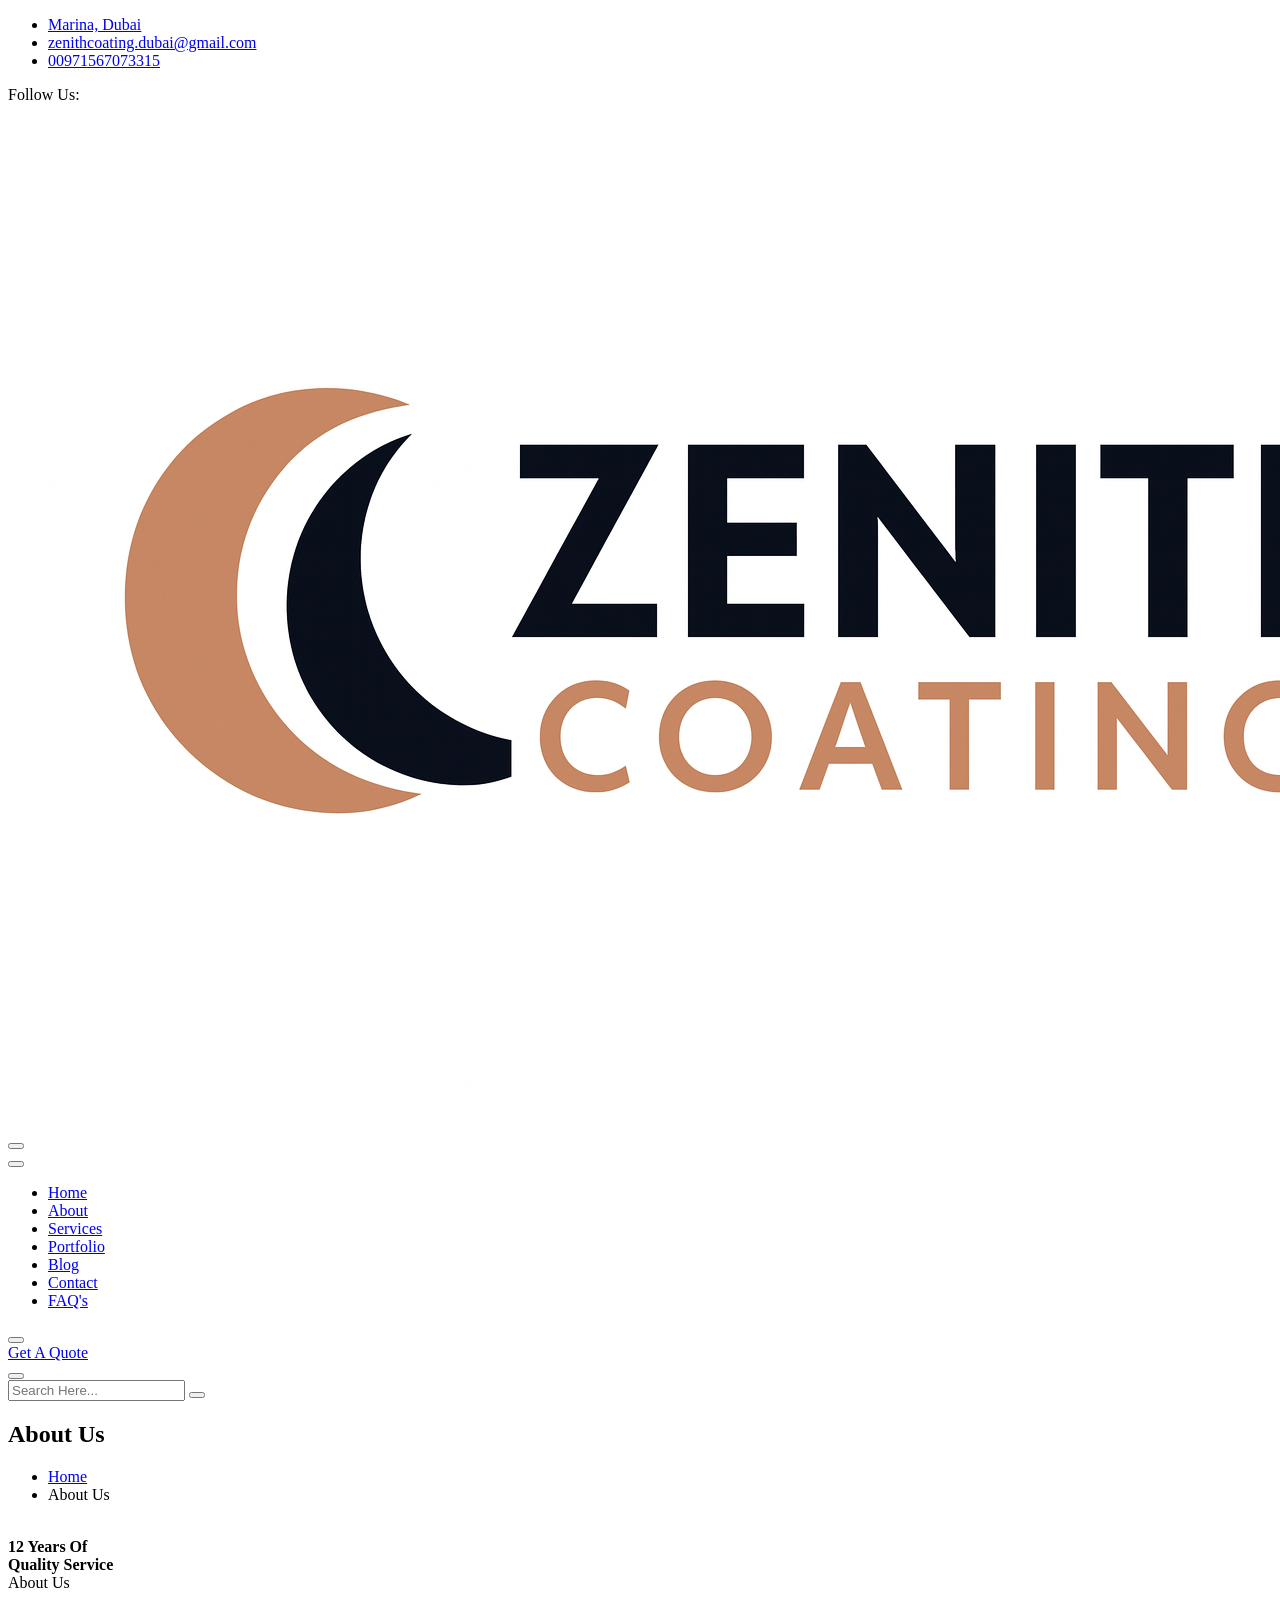
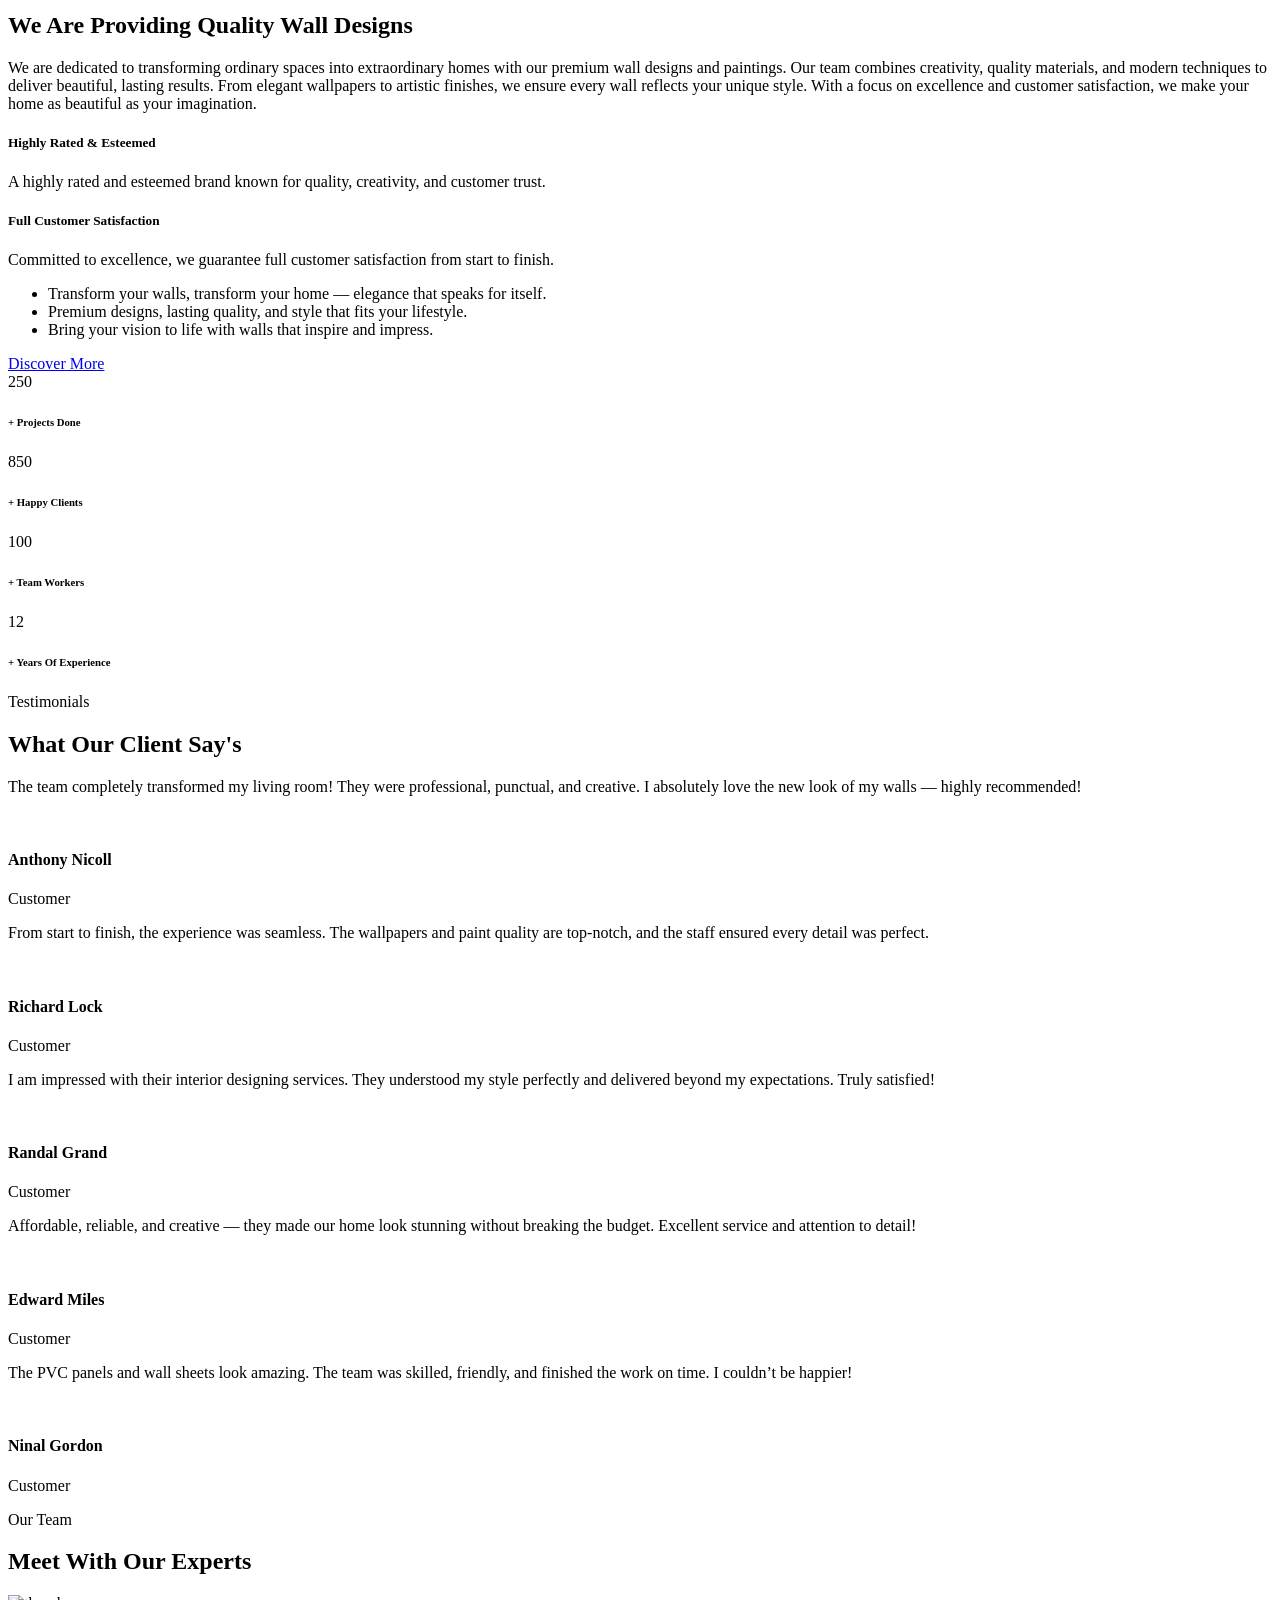
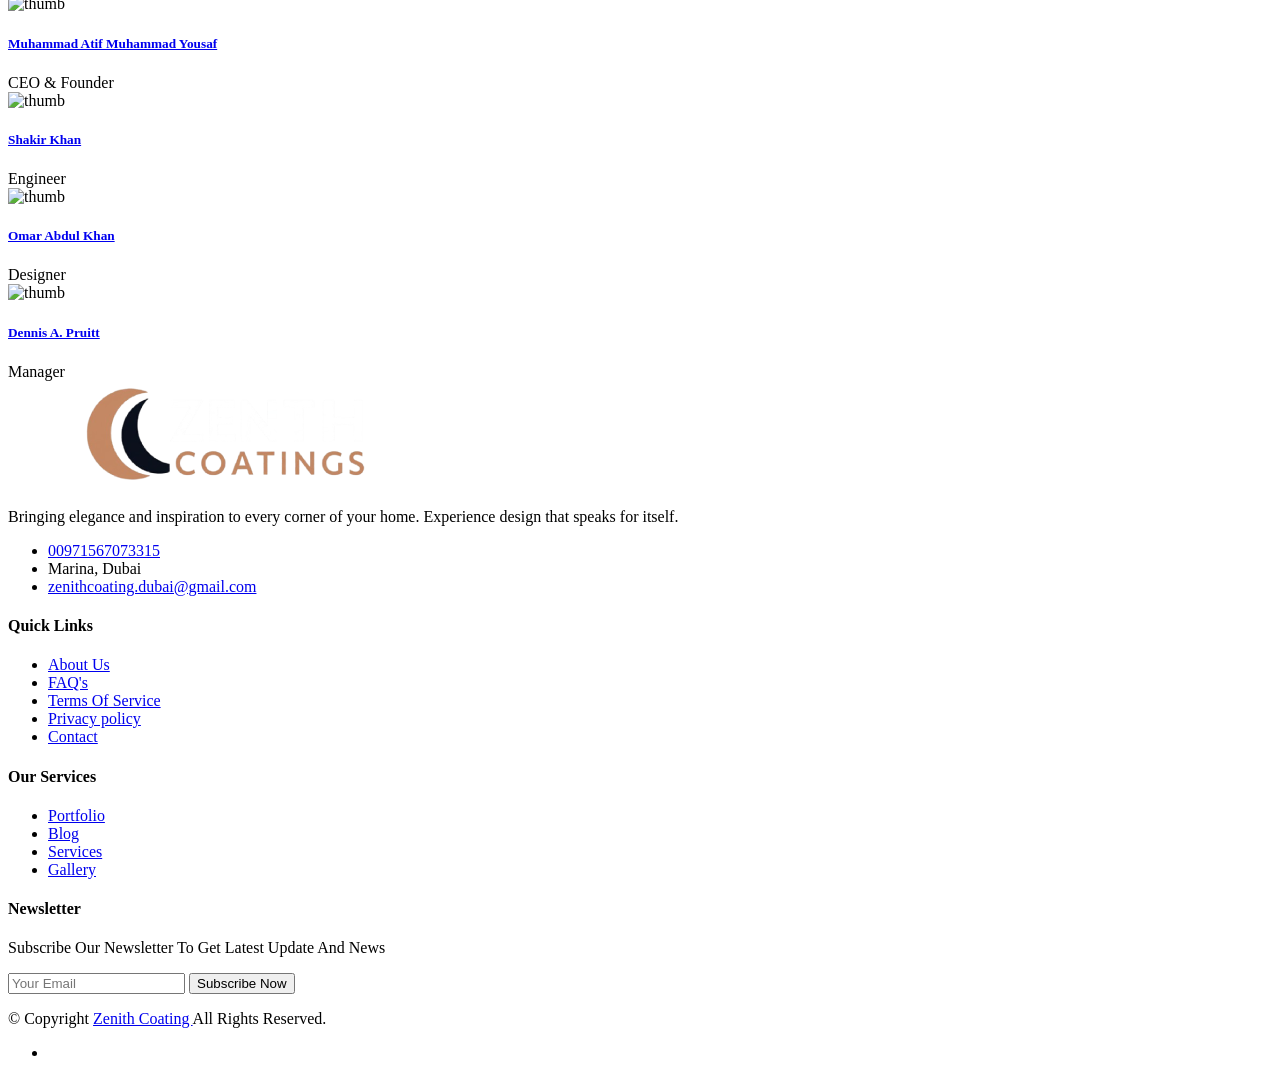
==== commit 2fb7d23d: "update some details" ====
--- a/about.html
+++ b/about.html
@@ -65,10 +65,10 @@
                     <div class="header-top-right">
                         <div class="header-top-social">
                             <span>Follow Us: </span>
-                            <a href="#"><i class="fab fa-facebook"></i></a>
-                            <a href="#"><i class="fab fa-twitter"></i></a>
-                            <a href="#"><i class="fab fa-instagram"></i></a>
-                            <a href="#"><i class="fab fa-linkedin"></i></a>
+                            <a href="https://www.facebook.com/painting.home.2025" target="_blank"><i class="fab fa-facebook"></i></a>
+                            <!--<a href="#"><i class="fab fa-twitter"></i></a>
+     <a href="#"><i class="fab fa-instagram"></i></a>
+     <a href="#"><i class="fab fa-linkedin"></i></a>-->
                         </div>
                     </div>
                 </div>
@@ -617,9 +617,9 @@
                     <div class="col-md-6 align-self-center">
                         <ul class="footer-social">
                             <li><a href="https://www.facebook.com/painting.home.2025" target="_blank"><i class="fab fa-facebook-f"></i></a></li>
-                            <li><a href="#"><i class="fab fa-twitter"></i></a></li>
-                            <li><a href="#"><i class="fab fa-linkedin-in"></i></a></li>
-                            <li><a href="#"><i class="fab fa-youtube"></i></a></li>
+                            <!--<li><a href="#"><i class="fab fa-twitter"></i></a></li>
+    <li><a href="#"><i class="fab fa-linkedin-in"></i></a></li>
+    <li><a href="#"><i class="fab fa-youtube"></i></a></li>-->
                         </ul>
                     </div>
                 </div>
